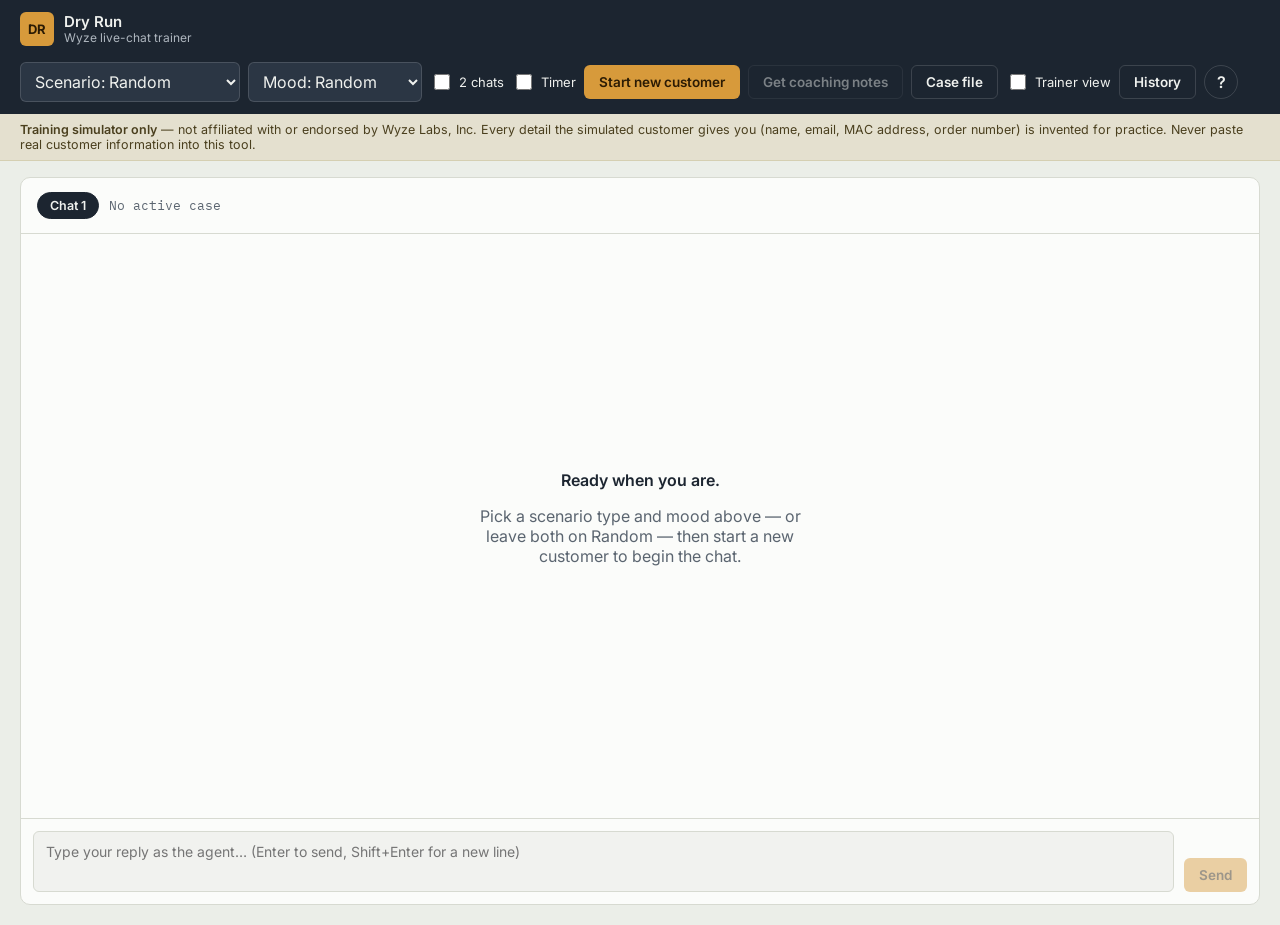
==== index.html @ d0b9e50c "Add files via upload" ====
<!DOCTYPE html>
<html lang="en">
<head>
<meta charset="UTF-8">
<meta name="viewport" content="width=device-width, initial-scale=1.0">
<title>Dry Run</title>
<link rel="icon" href="data:image/svg+xml,%3Csvg xmlns='http://www.w3.org/2000/svg' viewBox='0 0 32 32'%3E%3Crect width='32' height='32' rx='6' fill='%23D79A3B'/%3E%3Ctext x='16' y='22' font-family='Inter,sans-serif' font-size='14' font-weight='700' fill='%232B1B04' text-anchor='middle'%3EDR%3C/text%3E%3C/svg%3E">
<link rel="preconnect" href="https://fonts.googleapis.com">
<link rel="preconnect" href="https://fonts.gstatic.com" crossorigin>
<link href="https://fonts.googleapis.com/css2?family=IBM+Plex+Mono:wght@500&family=Inter:wght@400;500;600;700&display=swap" rel="stylesheet">
<link rel="stylesheet" href="styles.css">
</head>
<body>
<div class="app">

  <header class="toolbar">
    <div class="brand">
      <span class="brand-mark">DR</span>
      <div class="brand-text">
        <strong>Dry Run</strong>
        <span>Wyze live-chat trainer</span>
      </div>
    </div>
    <div class="toolbar-controls">
      <select id="categorySelect" class="tb-select" aria-label="Scenario type">
        <option value="random">Scenario: Random</option>
        <option value="connectivity">Device offline / won't connect</option>
        <option value="account">App or login trouble</option>
        <option value="footage">Missing footage / cloud storage</option>
        <option value="hardware">Hardware malfunction</option>
        <option value="shipping">Shipping / delivery delay</option>
        <option value="rma">Defective item / RMA request</option>
        <option value="billing">Billing / Cam Plus dispute</option>
        <option value="privacy">Privacy or security concern</option>
        <option value="howto">Feature confusion / how-to</option>
        <option value="motion">Motion detection / event clips not triggering</option>
        <option value="sd">SD card / local video won't play</option>
        <option value="battery">Wireless cam battery draining / not charging</option>
        <option value="view">Live view black / buffering / won't load</option>
        <option value="audio">Two-way audio / speaker not working</option>
        <option value="notify">Push notifications not arriving</option>
        <option value="night">Night vision / image quality poor</option>
        <option value="home">Routines / Alexa / Google integration</option>
      </select>
      <select id="emotionSelect" class="tb-select" aria-label="Customer mood">
        <option value="random">Mood: Random</option>
        <option value="calm">Calm</option>
        <option value="annoyed">Mildly annoyed</option>
        <option value="frustrated">Frustrated</option>
        <option value="upset">Very upset</option>
        <option value="anxious">Anxious / worried</option>
        <option value="confused">Confused</option>
      </select>
      <label class="toggle" title="Run two customers at once, like a real live-chat queue"><input type="checkbox" id="twoChatsToggle"><span>2 chats</span></label>
      <label class="toggle" title="On-screen reply timer that glows yellow/red if you take too long"><input type="checkbox" id="timerToggle"><span>Timer</span></label>
      <button id="newScenarioBtn" class="btn btn-primary">Start new customer</button>
      <button id="feedbackBtn" class="btn btn-ghost" disabled>Get coaching notes</button>
      <button id="caseBtn" class="btn btn-ghost">Case file</button>
      <label class="toggle"><input type="checkbox" id="trainerModeToggle"><span>Trainer view</span></label>
      <button id="historyBtn" class="btn btn-ghost">History</button>
      <button id="infoBtn" class="icon-btn" aria-label="How this works" title="How this works">?</button>
    </div>
  </header>

  <div class="disclaimer">
    <strong>Training simulator only</strong> — not affiliated with or endorsed by Wyze Labs, Inc. Every detail the simulated customer gives you (name, email, MAC address, order number) is invented for practice. Never paste real customer information into this tool.
  </div>

  <main class="workspace">

    <section class="pane chat-pane" aria-label="Simulated customer chat">
      <div class="chat-header">
        <div class="chat-id">
          <div class="chat-tabs" id="chatTabs" role="tablist"></div>
          <span class="ticket-id" id="ticketId">No active case</span>
          <span class="status-pill" id="statusPill" hidden></span>
        </div>
        <div class="chat-meta" id="chatMeta"></div>
      </div>

      <div class="reply-timer" id="replyTimer" hidden>
        <span class="timer-label">Reply time</span>
        <span class="timer-clock" id="replyTimerClock">—</span>
      </div>

      <div class="speed-bar" id="speedBar" hidden>
        <span id="speedLive">Start typing your reply to measure your speed</span>
        <span id="speedAvg" class="speed-avg"></span>
      </div>

      <div class="error-banner" id="errorBanner" hidden>
        <span id="errorText"></span>
        <button type="button" id="retryBtn">Retry</button>
      </div>

      <div class="chat-log" id="chatLog" aria-live="polite">
        <div class="empty-state" id="emptyState">
          <p>Ready when you are.</p>
          <p>Pick a scenario type and mood above — or leave both on Random — then start a new customer to begin the chat.</p>
        </div>
      </div>

      <div class="typing-indicator" id="typingIndicator" hidden aria-label="Customer is typing">
        <span></span><span></span><span></span>
      </div>

      <form class="chat-input" id="chatForm">
        <textarea id="agentInput" placeholder="Type your reply as the agent… (Enter to send, Shift+Enter for a new line)" disabled rows="2"></textarea>
        <button type="submit" class="btn btn-primary" id="sendBtn" disabled>Send</button>
      </form>
    </section>

    <aside class="pane case-pane" id="casePane" aria-label="Case documentation" hidden>
      <div class="case-head">
        <h2>Case file <span id="caseTabLabel" class="case-tab-label"></span></h2>
        <div class="case-actions">
          <button type="button" class="link-btn" id="copyBtn">Copy transcript &amp; notes</button>
          <button type="button" class="modal-close" id="closeCase" aria-label="Close">×</button>
        </div>
      </div>

      <div class="field-grid">
        <label>Name<input id="fCustomerName" type="text" placeholder="Ask the customer" autocomplete="off"></label>
        <label>Email<input id="fEmail" type="text" placeholder="Ask the customer" autocomplete="off"></label>
        <label>Product<input id="fProduct" type="text" placeholder="e.g. Wyze Cam v3" autocomplete="off"></label>
      </div>

      <label class="notes-label">Recap / TS
        <textarea id="fRecap" placeholder="What the customer reported and the troubleshooting steps you ran through…"></textarea>
      </label>
      <label class="notes-label">Resources
        <textarea id="fResources" placeholder="KB articles, tools, or docs you referenced…"></textarea>
      </label>
      <label class="notes-label">Next Steps
        <textarea id="fNextSteps" placeholder="What was agreed, follow-ups, or anything still pending…"></textarea>
      </label>
      <label class="notes-label">Escalation POC (if needed)
        <textarea id="fEscalation" placeholder="Who/where the case escalates to and why, or leave blank if resolved…"></textarea>
      </label>
      <div class="save-indicator" id="saveIndicator" aria-live="polite">&nbsp;</div>

      <section class="post-section" aria-label="Post-drill summary">
        <h3>Post-drill summary</h3>
        <div class="post-fields">
          <label>Trainee Name<input id="fTraineeName" type="text" placeholder="e.g. Jordan Reyes" autocomplete="off"></label>
          <label>LOB<input id="fLob" type="text" placeholder="e.g. Cameras / Home Security" autocomplete="off"></label>
        </div>
        <button id="endBtn" class="btn btn-primary btn-block" disabled>End conversation</button>
        <div class="avg-wpm" id="avgWpmBox" hidden aria-live="polite">Average typing speed: <b id="avgWpmVal">—</b></div>
        <div class="feedback-box" id="coachingBox" hidden>
          <h3>Coaching points</h3>
          <div id="coachingContent"></div>
        </div>
      </section>

      <details class="answer-key" id="answerKey" hidden>
        <summary>Trainer answer key</summary>
        <dl id="answerKeyContent"></dl>
      </details>

      <div class="feedback-box" id="feedbackBox" hidden>
        <h3>Coaching notes</h3>
        <div id="feedbackContent"></div>
      </div>
    </aside>

  </main>
</div>

<!-- History modal -->
<div class="modal" id="historyModal" hidden>
  <div class="modal-content">
    <button class="modal-close" id="closeHistory" aria-label="Close">×</button>
    <h3>Past sessions</h3>
    <div id="historyList"></div>
  </div>
</div>

<!-- Info modal -->
<div class="modal" id="infoModal" hidden>
  <div class="modal-content">
    <button class="modal-close" id="closeInfo" aria-label="Close">×</button>
    <h3>How this works</h3>
    <ol class="info-steps">
      <li><strong>Start a new customer.</strong> Optionally set a scenario type and mood, or leave both random.</li>
      <li><strong>Handle the chat</strong> the way you would on the floor — apply your SOP, ask verification questions, troubleshoot.</li>
      <li><strong>Log the case</strong> in the fields on the right as you learn each detail. Nothing is pre-filled on purpose — that's the practice.</li>
      <li><strong>Get coaching notes</strong> any time after the first reply for a read on what you did well and what to tighten up.</li>
      <li><strong>Watch your typing speed</strong> — every reply you type is timed (words per minute) so you can see whether your responses are fast enough for a live-chat queue.</li>
      <li><strong>Trainer view</strong> reveals the real persona details and ideal resolution, for checking a trainee's notes against the truth.</li>
    </ol>
    <p class="muted">Your case notes and past sessions are saved to this browser only — nobody else using this page can see them.</p>
  </div>
</div>

<script type="module" src="app.js"></script>
</body>
</html>
---- styles.css ----
:root{
  --ink:#1C2530;
  --ink-soft:#2B3644;
  --paper:#EBEEE8;
  --panel:#FBFCFA;
  --line:#D7DAD1;
  --line-ink:rgba(255,255,255,.14);
  --text:#1C2530;
  --muted:#5B6570;
  --accent:#D79A3B;
  --on-accent:#2B1B04;
  --coral:#C6553F;
  --teal:#3E8577;
  --blue:#4472A8;
  --amber:#B9791F;
  --radius:10px;
  --radius-s:6px;
  --font:'Inter',system-ui,-apple-system,Segoe UI,sans-serif;
  --mono:'IBM Plex Mono',ui-monospace,Menlo,Consolas,monospace;
}
*{box-sizing:border-box;}
html,body{margin:0;padding:0;}
[hidden]{display:none !important;}
body{
  font-family:var(--font);
  background:var(--paper);
  color:var(--text);
  -webkit-font-smoothing:antialiased;
}
button,input,textarea,select{font-family:inherit;font-size:inherit;color:inherit;}
:focus-visible{outline:2px solid var(--accent);outline-offset:2px;}

.app{min-height:100vh;display:flex;flex-direction:column;}

/* ---------- Toolbar ---------- */
.toolbar{
  background:var(--ink);
  color:#EFF1EE;
  padding:12px 20px;
  display:flex;
  align-items:center;
  justify-content:space-between;
  gap:16px;
  flex-wrap:wrap;
}
.brand{display:flex;align-items:center;gap:10px;}
.brand-mark{
  width:34px;height:34px;border-radius:var(--radius-s);
  background:var(--accent);color:var(--on-accent);
  display:flex;align-items:center;justify-content:center;
  font-weight:700;font-size:13px;letter-spacing:.02em;
  flex-shrink:0;
}
.brand-text{display:flex;flex-direction:column;line-height:1.15;}
.brand-text strong{font-size:15px;font-weight:600;}
.brand-text span{font-size:12px;color:#AEB6BE;}

.toolbar-controls{display:flex;align-items:center;gap:8px;flex-wrap:wrap;}
select.tb-select{
  background:var(--ink-soft);
  border:1px solid var(--line-ink);
  color:#EFF1EE;
  border-radius:var(--radius-s);
  padding:8px 10px;
  max-width:220px;
}
.btn{
  border:1px solid transparent;
  border-radius:var(--radius-s);
  padding:8px 14px;
  font-weight:600;
  font-size:13.5px;
  cursor:pointer;
  transition:background .12s ease, opacity .12s ease;
}
.btn:disabled{opacity:.45;cursor:not-allowed;}
.btn-primary{background:var(--accent);color:var(--on-accent);}
.btn-primary:hover:not(:disabled){background:#C88E33;}
.btn-ghost{background:transparent;color:#EFF1EE;border-color:var(--line-ink);}
.btn-ghost:hover:not(:disabled){background:var(--ink-soft);}
.icon-btn{
  width:34px;height:34px;border-radius:50%;
  display:flex;align-items:center;justify-content:center;
  background:transparent;border:1px solid var(--line-ink);color:#EFF1EE;
  font-weight:600;cursor:pointer;padding:0;
}
.icon-btn:hover{background:var(--ink-soft);}
.toggle{display:flex;align-items:center;gap:6px;font-size:13px;color:#EFF1EE;cursor:pointer;user-select:none;}
.toggle input{width:16px;height:16px;accent-color:var(--accent);cursor:pointer;}

/* ---------- Disclaimer ---------- */
.disclaimer{
  background:#E4E0CF;
  color:#4A3F1E;
  font-size:12.5px;
  padding:8px 20px;
  border-bottom:1px solid #D5CFB2;
}
.disclaimer strong{font-weight:600;}

/* ---------- Workspace ---------- */
.workspace{
  flex:1;
  display:grid;
  grid-template-columns:minmax(0,1fr);
  gap:16px;
  padding:16px 20px 20px;
  align-items:start;
}

.pane{
  background:var(--panel);
  border:1px solid var(--line);
  border-radius:var(--radius);
  display:flex;
  flex-direction:column;
  min-height:0;
}

/* ---------- Chat pane ---------- */
.chat-pane{height:calc(100vh - 172px);min-height:480px;}
.chat-header{
  padding:14px 16px;
  border-bottom:1px solid var(--line);
  display:flex;justify-content:space-between;align-items:center;gap:10px;flex-wrap:wrap;
}
.chat-id{display:flex;align-items:center;gap:10px;flex-wrap:wrap;}
.chat-tabs{display:flex;gap:6px;align-items:center;}
.chat-tab{
  font-size:12.5px;font-weight:600;padding:5px 12px;border-radius:999px;cursor:pointer;
  background:transparent;border:1px solid var(--line);color:var(--muted);
}
.chat-tab:hover{border-color:var(--accent);color:var(--text);}
.chat-tab.active{background:var(--ink);color:#EFF1EE;border-color:var(--ink);}
.chat-tab .tab-slot{opacity:.7;font-weight:500;}
.ticket-id{font-family:var(--mono);font-size:13px;color:var(--muted);}
.status-pill{
  font-size:12px;font-weight:600;padding:3px 10px;border-radius:999px;border:1px solid transparent;
}
.status-pill[data-status="open"]{background:rgba(185,121,31,.13);color:var(--amber);border-color:rgba(185,121,31,.35);}
.status-pill[data-status="escalated"]{background:rgba(198,85,63,.12);color:var(--coral);border-color:rgba(198,85,63,.35);}
.status-pill[data-status="resolved"]{background:rgba(62,133,119,.12);color:var(--teal);border-color:rgba(62,133,119,.35);}
.chat-meta{font-size:13px;color:var(--muted);display:flex;align-items:center;gap:6px;}

.reply-timer{
  display:flex;align-items:center;justify-content:space-between;gap:10px;
  padding:7px 16px;font-size:13px;color:var(--muted);
  border-bottom:1px solid var(--line);background:#f6f7f2;
}
.reply-timer .timer-label{font-weight:600;}
.reply-timer .timer-clock{
  font-family:var(--mono);font-size:15px;font-weight:500;padding:2px 10px;border-radius:6px;
  background:rgba(62,133,119,.12);color:var(--teal);
}
.reply-timer.timer-warn .timer-clock{background:rgba(185,121,31,.16);color:var(--amber);}
.reply-timer.timer-danger .timer-clock{background:rgba(198,85,63,.18);color:var(--coral);animation:blink 1s step-start infinite;}
@keyframes blink{50%{opacity:.55;}}
@media (prefers-reduced-motion:reduce){.reply-timer.timer-danger .timer-clock{animation:none;}}

.speed-bar{
  display:flex;justify-content:space-between;gap:10px;flex-wrap:wrap;
  padding:8px 16px;font-size:12.5px;color:var(--muted);
  border-bottom:1px solid var(--line);background:#f6f7f2;
}
.speed-bar b{color:var(--text);font-weight:600;}
.speed-avg{color:var(--teal);}
.dot{width:7px;height:7px;border-radius:50%;display:inline-block;}
.dot-coral{background:var(--coral);}
.dot-amber{background:var(--amber);}
.dot-blue{background:var(--blue);}
.dot-teal{background:var(--teal);}
.dot-muted{background:var(--muted);}

.error-banner{
  margin:10px 16px 0;
  background:#F7E3DE;border:1px solid #E3B7A9;color:#7A2E1C;
  border-radius:var(--radius-s);padding:9px 12px;font-size:13px;
  display:flex;align-items:center;justify-content:space-between;gap:10px;
}
.error-banner button{
  background:none;border:1px solid #C6553F;color:#7A2E1C;border-radius:var(--radius-s);
  padding:4px 10px;font-size:12.5px;font-weight:600;cursor:pointer;flex-shrink:0;
}

.chat-log{
  flex:1;overflow-y:auto;padding:16px;display:flex;flex-direction:column;gap:12px;
}
.empty-state{margin:auto;text-align:center;max-width:340px;color:var(--muted);}
.empty-state p:first-child{color:var(--text);font-weight:600;margin:0 0 6px;}
.loading-state{margin:auto;color:var(--muted);font-size:14px;}

.msg-row{display:flex;flex-direction:column;max-width:78%;}
.msg-row.from-agent{align-self:flex-end;align-items:flex-end;}
.msg-row.from-customer{align-self:flex-start;align-items:flex-start;}
.bubble{
  padding:9px 13px;border-radius:14px;font-size:14.5px;line-height:1.45;white-space:pre-wrap;word-break:break-word;
}
.from-agent .bubble{background:var(--ink);color:#F3F4F1;border-bottom-right-radius:4px;}
.from-customer .bubble{background:#fff;border:1px solid var(--line);color:var(--text);border-bottom-left-radius:4px;}
.msg-time{font-size:11px;color:var(--muted);margin-top:3px;padding:0 3px;}

.typing-indicator{padding:0 16px 10px;display:flex;gap:4px;align-items:center;}
.typing-indicator span{
  width:6px;height:6px;border-radius:50%;background:var(--muted);
  animation:bounce 1s infinite ease-in-out;
}
.typing-indicator span:nth-child(2){animation-delay:.15s;}
.typing-indicator span:nth-child(3){animation-delay:.3s;}
@keyframes bounce{0%,80%,100%{transform:translateY(0);opacity:.4;}40%{transform:translateY(-4px);opacity:1;}}
@media (prefers-reduced-motion:reduce){.typing-indicator span{animation:none;opacity:.7;}}

.chat-input{
  border-top:1px solid var(--line);padding:12px;display:flex;gap:10px;align-items:flex-end;
}
.chat-input textarea{
  flex:1;resize:none;border:1px solid var(--line);border-radius:var(--radius-s);
  padding:10px 12px;font-size:14px;line-height:1.4;background:#fff;
}
.chat-input textarea:disabled{background:#F1F2EF;color:var(--muted);}

/* ---------- Case pane (popup) ---------- */
.case-pane{
  position:fixed;top:0;right:0;bottom:0;z-index:60;
  width:min(400px,92vw);
  padding:16px;gap:14px;overflow-y:auto;
  background:var(--panel);
  border-left:1px solid var(--line);
  box-shadow:-8px 0 30px rgba(20,26,32,.18);
  animation:slide-in .18s ease;
}
@keyframes slide-in{from{transform:translateX(30px);opacity:.4;}to{transform:translateX(0);opacity:1;}}
.case-pane h2{font-size:15px;margin:0 0 2px;font-weight:600;}
.case-head{display:flex;justify-content:space-between;align-items:center;gap:8px;flex-wrap:wrap;}
.case-actions{display:flex;align-items:center;gap:8px;}
.case-tab-label{font-size:12px;color:var(--muted);font-weight:500;}
.link-btn{
  background:none;border:none;color:var(--muted);text-decoration:underline;font-size:12.5px;cursor:pointer;padding:0;
}
.link-btn:hover{color:var(--text);}

.field-grid{display:grid;grid-template-columns:1fr 1fr;gap:10px;margin-top:6px;}
.field-grid label,.notes-label{
  display:flex;flex-direction:column;gap:5px;font-size:12.5px;color:var(--muted);font-weight:500;
}
.field-grid input,.notes-label textarea{
  border:1px solid var(--line);border-radius:var(--radius-s);padding:8px 10px;
  font-size:13.5px;color:var(--text);background:#fff;
}
.mono-field input{font-family:var(--mono);letter-spacing:.02em;}
.notes-label{margin-top:4px;}
.notes-label textarea{resize:vertical;min-height:120px;line-height:1.5;}

.save-indicator{font-size:12px;color:var(--muted);text-align:right;}

.post-section{
  border:1px solid var(--blue);border-radius:var(--radius-s);
  background:rgba(68,114,168,.05);padding:12px;margin-top:8px;display:flex;flex-direction:column;gap:12px;
}
.post-section h3{margin:0;font-size:15px;font-weight:600;color:var(--blue);}
.post-fields{display:grid;grid-template-columns:1fr 1fr;gap:10px;}
.post-fields label{display:flex;flex-direction:column;gap:5px;font-size:12.5px;color:var(--muted);font-weight:500;}
.post-fields input{
  border:1px solid var(--line);border-radius:var(--radius-s);padding:8px 10px;
  font-size:13.5px;color:var(--text);background:#fff;
}
.btn-block{width:100%;}
.btn[data-ended]{background:var(--teal);color:#F3FCFA;cursor:default;}
.avg-wpm{font-size:13px;color:var(--muted);background:#fff;border:1px solid var(--line);border-radius:var(--radius-s);padding:8px 10px;}
.avg-wpm b{color:var(--blue);font-size:15px;}

.answer-key{
  border:1px dashed var(--amber);border-radius:var(--radius-s);padding:10px 12px;background:rgba(185,121,31,.06);
}
.answer-key summary{cursor:pointer;font-weight:600;font-size:13px;color:var(--amber);}
.answer-key dl{margin:10px 0 0;display:grid;grid-template-columns:auto 1fr;gap:6px 12px;font-size:12.5px;}
.answer-key dt{color:var(--muted);font-weight:600;}
.answer-key dd{margin:0;}
.answer-key dd.mono{font-family:var(--mono);}

.feedback-box{
  border:1px solid var(--teal);border-radius:var(--radius-s);padding:10px 12px;background:rgba(62,133,119,.06);
}
.feedback-box h3{margin:0 0 6px;font-size:13px;color:var(--teal);}
.feedback-box div{font-size:13px;white-space:pre-wrap;line-height:1.5;}

.muted{color:var(--muted);}

/* ---------- Modals ---------- */
.modal{
  position:fixed;inset:0;background:rgba(20,26,32,.5);display:flex;align-items:center;justify-content:center;padding:20px;z-index:50;
}
.modal-content{
  background:var(--panel);border-radius:var(--radius);max-width:520px;width:100%;max-height:80vh;overflow-y:auto;
  padding:20px;position:relative;
}
.modal-content h3{margin-top:0;}
.modal-close{
  position:absolute;top:12px;right:12px;background:none;border:none;font-size:18px;cursor:pointer;color:var(--muted);
  width:28px;height:28px;border-radius:50%;
}
.modal-close:hover{background:var(--paper);}
.history-item{
  display:block;width:100%;text-align:left;background:#fff;border:1px solid var(--line);border-radius:var(--radius-s);
  padding:10px 12px;margin-bottom:8px;cursor:pointer;font-size:13px;
}
.history-item:hover{border-color:var(--accent);}
.history-transcript{display:flex;flex-direction:column;gap:8px;margin:10px 0;max-height:280px;overflow-y:auto;}
.history-transcript .msg-row{max-width:90%;}
.back-btn{margin-bottom:10px;}
.info-steps{padding-left:20px;line-height:1.6;font-size:14px;}
.info-steps li{margin-bottom:8px;}
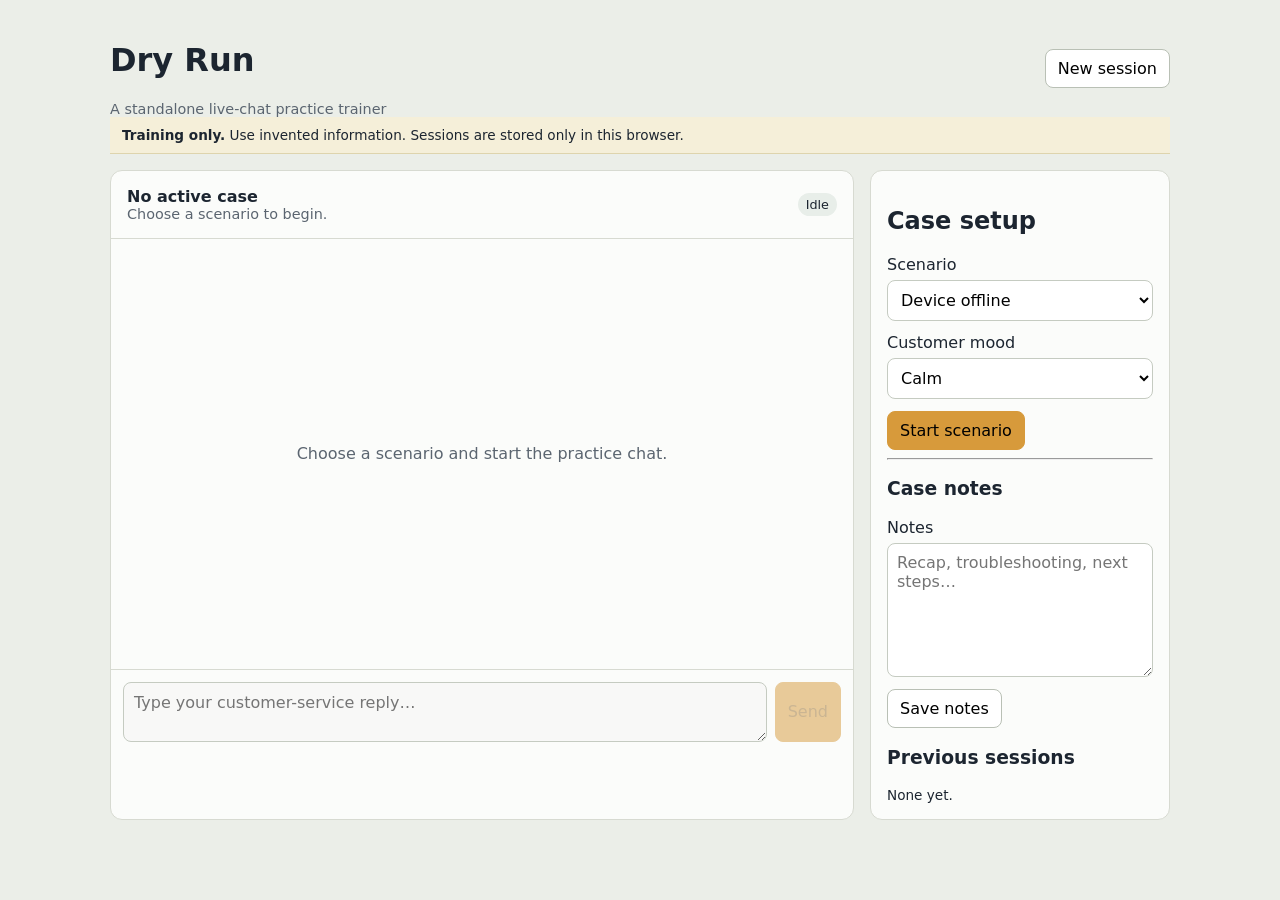
==== commit 0fe5876e: "Publish standalone simulator at root index.html" ====
--- a/index.html
+++ b/index.html
@@ -1,198 +1,35 @@
-<!DOCTYPE html>
+<!doctype html>
 <html lang="en">
 <head>
-<meta charset="UTF-8">
-<meta name="viewport" content="width=device-width, initial-scale=1.0">
-<title>Dry Run</title>
-<link rel="icon" href="data:image/svg+xml,%3Csvg xmlns='http://www.w3.org/2000/svg' viewBox='0 0 32 32'%3E%3Crect width='32' height='32' rx='6' fill='%23D79A3B'/%3E%3Ctext x='16' y='22' font-family='Inter,sans-serif' font-size='14' font-weight='700' fill='%232B1B04' text-anchor='middle'%3EDR%3C/text%3E%3C/svg%3E">
-<link rel="preconnect" href="https://fonts.googleapis.com">
-<link rel="preconnect" href="https://fonts.gstatic.com" crossorigin>
-<link href="https://fonts.googleapis.com/css2?family=IBM+Plex+Mono:wght@500&family=Inter:wght@400;500;600;700&display=swap" rel="stylesheet">
-<link rel="stylesheet" href="styles.css">
+<meta charset="utf-8">
+<meta name="viewport" content="width=device-width,initial-scale=1">
+<title>Dry Run — Chat Trainer</title>
+<style>
+:root{font-family:Inter,system-ui,sans-serif;color:#1c2530;background:#ebeee8}*{box-sizing:border-box}body{margin:0}.app{max-width:1100px;margin:auto;padding:20px}.top{display:flex;justify-content:space-between;gap:12px;align-items:center;flex-wrap:wrap}.muted{color:#5b6570;font-size:.9rem}.layout{display:grid;grid-template-columns:minmax(0,1fr) 300px;gap:16px;margin-top:16px}.panel{background:#fbfcfa;border:1px solid #d7dad1;border-radius:12px;overflow:hidden}.head{padding:16px;border-bottom:1px solid #d7dad1}.log{height:430px;overflow:auto;padding:16px;display:flex;flex-direction:column;gap:12px}.msg{max-width:82%;padding:10px 13px;border-radius:14px;white-space:pre-wrap;overflow-wrap:anywhere}.customer{align-self:flex-start;background:white;border:1px solid #d7dad1}.agent{align-self:flex-end;background:#1c2530;color:white}.composer{display:flex;gap:8px;padding:12px;border-top:1px solid #d7dad1}.composer textarea{flex:1;min-width:0;resize:vertical;padding:10px;border:1px solid #c5cbc1;border-radius:8px}.btn,select,input,textarea{font:inherit}.btn{border:1px solid #b9c0b5;border-radius:8px;padding:9px 12px;cursor:pointer;background:white}.primary{background:#d79a3b;border-color:#d79a3b}.btn:disabled{opacity:.5;cursor:not-allowed}.field{display:grid;gap:6px;margin-bottom:12px}.field input,.field select,.field textarea{width:100%;padding:9px;border:1px solid #c5cbc1;border-radius:8px;background:white}.side{padding:16px}.status{display:inline-block;padding:4px 8px;border-radius:99px;background:#e8eee9;font-size:.8rem}.notice{padding:10px 12px;background:#f5efd9;border-bottom:1px solid #ded4ad;font-size:.85rem}.empty{text-align:center;margin:auto;color:#5b6570}.history{max-height:180px;overflow:auto;font-size:.85rem}@media(max-width:760px){.layout{grid-template-columns:1fr}.log{height:50vh}.app{padding:12px}}
+</style>
 </head>
 <body>
-<div class="app">
-
-  <header class="toolbar">
-    <div class="brand">
-      <span class="brand-mark">DR</span>
-      <div class="brand-text">
-        <strong>Dry Run</strong>
-        <span>Wyze live-chat trainer</span>
-      </div>
-    </div>
-    <div class="toolbar-controls">
-      <select id="categorySelect" class="tb-select" aria-label="Scenario type">
-        <option value="random">Scenario: Random</option>
-        <option value="connectivity">Device offline / won't connect</option>
-        <option value="account">App or login trouble</option>
-        <option value="footage">Missing footage / cloud storage</option>
-        <option value="hardware">Hardware malfunction</option>
-        <option value="shipping">Shipping / delivery delay</option>
-        <option value="rma">Defective item / RMA request</option>
-        <option value="billing">Billing / Cam Plus dispute</option>
-        <option value="privacy">Privacy or security concern</option>
-        <option value="howto">Feature confusion / how-to</option>
-        <option value="motion">Motion detection / event clips not triggering</option>
-        <option value="sd">SD card / local video won't play</option>
-        <option value="battery">Wireless cam battery draining / not charging</option>
-        <option value="view">Live view black / buffering / won't load</option>
-        <option value="audio">Two-way audio / speaker not working</option>
-        <option value="notify">Push notifications not arriving</option>
-        <option value="night">Night vision / image quality poor</option>
-        <option value="home">Routines / Alexa / Google integration</option>
-      </select>
-      <select id="emotionSelect" class="tb-select" aria-label="Customer mood">
-        <option value="random">Mood: Random</option>
-        <option value="calm">Calm</option>
-        <option value="annoyed">Mildly annoyed</option>
-        <option value="frustrated">Frustrated</option>
-        <option value="upset">Very upset</option>
-        <option value="anxious">Anxious / worried</option>
-        <option value="confused">Confused</option>
-      </select>
-      <label class="toggle" title="Run two customers at once, like a real live-chat queue"><input type="checkbox" id="twoChatsToggle"><span>2 chats</span></label>
-      <label class="toggle" title="On-screen reply timer that glows yellow/red if you take too long"><input type="checkbox" id="timerToggle"><span>Timer</span></label>
-      <button id="newScenarioBtn" class="btn btn-primary">Start new customer</button>
-      <button id="feedbackBtn" class="btn btn-ghost" disabled>Get coaching notes</button>
-      <button id="caseBtn" class="btn btn-ghost">Case file</button>
-      <label class="toggle"><input type="checkbox" id="trainerModeToggle"><span>Trainer view</span></label>
-      <button id="historyBtn" class="btn btn-ghost">History</button>
-      <button id="infoBtn" class="icon-btn" aria-label="How this works" title="How this works">?</button>
-    </div>
-  </header>
-
-  <div class="disclaimer">
-    <strong>Training simulator only</strong> — not affiliated with or endorsed by Wyze Labs, Inc. Every detail the simulated customer gives you (name, email, MAC address, order number) is invented for practice. Never paste real customer information into this tool.
-  </div>
-
-  <main class="workspace">
-
-    <section class="pane chat-pane" aria-label="Simulated customer chat">
-      <div class="chat-header">
-        <div class="chat-id">
-          <div class="chat-tabs" id="chatTabs" role="tablist"></div>
-          <span class="ticket-id" id="ticketId">No active case</span>
-          <span class="status-pill" id="statusPill" hidden></span>
-        </div>
-        <div class="chat-meta" id="chatMeta"></div>
-      </div>
-
-      <div class="reply-timer" id="replyTimer" hidden>
-        <span class="timer-label">Reply time</span>
-        <span class="timer-clock" id="replyTimerClock">—</span>
-      </div>
-
-      <div class="speed-bar" id="speedBar" hidden>
-        <span id="speedLive">Start typing your reply to measure your speed</span>
-        <span id="speedAvg" class="speed-avg"></span>
-      </div>
-
-      <div class="error-banner" id="errorBanner" hidden>
-        <span id="errorText"></span>
-        <button type="button" id="retryBtn">Retry</button>
-      </div>
-
-      <div class="chat-log" id="chatLog" aria-live="polite">
-        <div class="empty-state" id="emptyState">
-          <p>Ready when you are.</p>
-          <p>Pick a scenario type and mood above — or leave both on Random — then start a new customer to begin the chat.</p>
-        </div>
-      </div>
-
-      <div class="typing-indicator" id="typingIndicator" hidden aria-label="Customer is typing">
-        <span></span><span></span><span></span>
-      </div>
-
-      <form class="chat-input" id="chatForm">
-        <textarea id="agentInput" placeholder="Type your reply as the agent… (Enter to send, Shift+Enter for a new line)" disabled rows="2"></textarea>
-        <button type="submit" class="btn btn-primary" id="sendBtn" disabled>Send</button>
-      </form>
-    </section>
-
-    <aside class="pane case-pane" id="casePane" aria-label="Case documentation" hidden>
-      <div class="case-head">
-        <h2>Case file <span id="caseTabLabel" class="case-tab-label"></span></h2>
-        <div class="case-actions">
-          <button type="button" class="link-btn" id="copyBtn">Copy transcript &amp; notes</button>
-          <button type="button" class="modal-close" id="closeCase" aria-label="Close">×</button>
-        </div>
-      </div>
-
-      <div class="field-grid">
-        <label>Name<input id="fCustomerName" type="text" placeholder="Ask the customer" autocomplete="off"></label>
-        <label>Email<input id="fEmail" type="text" placeholder="Ask the customer" autocomplete="off"></label>
-        <label>Product<input id="fProduct" type="text" placeholder="e.g. Wyze Cam v3" autocomplete="off"></label>
-      </div>
-
-      <label class="notes-label">Recap / TS
-        <textarea id="fRecap" placeholder="What the customer reported and the troubleshooting steps you ran through…"></textarea>
-      </label>
-      <label class="notes-label">Resources
-        <textarea id="fResources" placeholder="KB articles, tools, or docs you referenced…"></textarea>
-      </label>
-      <label class="notes-label">Next Steps
-        <textarea id="fNextSteps" placeholder="What was agreed, follow-ups, or anything still pending…"></textarea>
-      </label>
-      <label class="notes-label">Escalation POC (if needed)
-        <textarea id="fEscalation" placeholder="Who/where the case escalates to and why, or leave blank if resolved…"></textarea>
-      </label>
-      <div class="save-indicator" id="saveIndicator" aria-live="polite">&nbsp;</div>
-
-      <section class="post-section" aria-label="Post-drill summary">
-        <h3>Post-drill summary</h3>
-        <div class="post-fields">
-          <label>Trainee Name<input id="fTraineeName" type="text" placeholder="e.g. Jordan Reyes" autocomplete="off"></label>
-          <label>LOB<input id="fLob" type="text" placeholder="e.g. Cameras / Home Security" autocomplete="off"></label>
-        </div>
-        <button id="endBtn" class="btn btn-primary btn-block" disabled>End conversation</button>
-        <div class="avg-wpm" id="avgWpmBox" hidden aria-live="polite">Average typing speed: <b id="avgWpmVal">—</b></div>
-        <div class="feedback-box" id="coachingBox" hidden>
-          <h3>Coaching points</h3>
-          <div id="coachingContent"></div>
-        </div>
-      </section>
-
-      <details class="answer-key" id="answerKey" hidden>
-        <summary>Trainer answer key</summary>
-        <dl id="answerKeyContent"></dl>
-      </details>
-
-      <div class="feedback-box" id="feedbackBox" hidden>
-        <h3>Coaching notes</h3>
-        <div id="feedbackContent"></div>
-      </div>
-    </aside>
-
-  </main>
-</div>
-
-<!-- History modal -->
-<div class="modal" id="historyModal" hidden>
-  <div class="modal-content">
-    <button class="modal-close" id="closeHistory" aria-label="Close">×</button>
-    <h3>Past sessions</h3>
-    <div id="historyList"></div>
-  </div>
-</div>
-
-<!-- Info modal -->
-<div class="modal" id="infoModal" hidden>
-  <div class="modal-content">
-    <button class="modal-close" id="closeInfo" aria-label="Close">×</button>
-    <h3>How this works</h3>
-    <ol class="info-steps">
-      <li><strong>Start a new customer.</strong> Optionally set a scenario type and mood, or leave both random.</li>
-      <li><strong>Handle the chat</strong> the way you would on the floor — apply your SOP, ask verification questions, troubleshoot.</li>
-      <li><strong>Log the case</strong> in the fields on the right as you learn each detail. Nothing is pre-filled on purpose — that's the practice.</li>
-      <li><strong>Get coaching notes</strong> any time after the first reply for a read on what you did well and what to tighten up.</li>
-      <li><strong>Watch your typing speed</strong> — every reply you type is timed (words per minute) so you can see whether your responses are fast enough for a live-chat queue.</li>
-      <li><strong>Trainer view</strong> reveals the real persona details and ideal resolution, for checking a trainee's notes against the truth.</li>
-    </ol>
-    <p class="muted">Your case notes and past sessions are saved to this browser only — nobody else using this page can see them.</p>
-  </div>
-</div>
-
-<script type="module" src="app.js"></script>
+<main class="app">
+<header class="top"><div><h1>Dry Run</h1><div class="muted">A standalone live-chat practice trainer</div></div><button class="btn" id="reset" type="button">New session</button></header>
+<div class="notice"><strong>Training only.</strong> Use invented information. Sessions are stored only in this browser.</div>
+<section class="layout">
+<div class="panel"><div class="head"><div class="top"><div><strong id="ticket">No active case</strong><div class="muted" id="meta">Choose a scenario to begin.</div></div><span class="status" id="status">Idle</span></div></div><div class="log" id="log"><div class="empty">Choose a scenario and start the practice chat.</div></div><form class="composer" id="form"><textarea id="reply" rows="2" maxlength="2000" placeholder="Type your customer-service reply…" disabled></textarea><button class="btn primary" id="send" type="submit" disabled>Send</button></form></div>
+<aside class="panel side"><h2>Case setup</h2><div class="field"><label for="scenario">Scenario</label><select id="scenario"><option value="connectivity">Device offline</option><option value="account">Account login trouble</option><option value="footage">Missing footage</option><option value="hardware">Hardware issue</option><option value="shipping">Shipping delay</option><option value="billing">Billing question</option></select></div><div class="field"><label for="mood">Customer mood</label><select id="mood"><option>Calm</option><option>Frustrated</option><option>Confused</option><option>Very upset</option></select></div><button class="btn primary" id="start" type="button">Start scenario</button><hr><h3>Case notes</h3><div class="field"><label for="notes">Notes</label><textarea id="notes" rows="6" maxlength="5000" placeholder="Recap, troubleshooting, next steps…"></textarea></div><button class="btn" id="save" type="button">Save notes</button><p class="muted" id="saved" aria-live="polite"></p><h3>Previous sessions</h3><div class="history" id="history">None yet.</div></aside>
+</section></main>
+<script>
+'use strict';
+const $=id=>document.getElementById(id);
+const scenarioText={connectivity:'My camera suddenly went offline and I cannot get it connected again.',account:'I cannot sign in to my account even though I believe my password is correct.',footage:'An important event clip is missing and I am not sure whether it was saved.',hardware:'My camera is behaving strangely and the video quality has become unreliable.',shipping:'My order has not arrived yet and the delivery estimate has already passed.',billing:'I have a question about a charge on my subscription.'};
+const state={messages:[],started:false,busy:false,session:null};
+function safeRead(key,fallback){try{const raw=localStorage.getItem(key);return raw?JSON.parse(raw):fallback}catch{return fallback}}
+function safeWrite(key,value){try{localStorage.setItem(key,JSON.stringify(value));return true}catch{return false}}
+function render(){const log=$('log');log.replaceChildren();if(!state.messages.length){const e=document.createElement('div');e.className='empty';e.textContent='Choose a scenario and start the practice chat.';log.append(e)}else state.messages.forEach(m=>{const e=document.createElement('div');e.className='msg '+m.role;e.textContent=m.text;log.append(e)});log.scrollTop=log.scrollHeight;$('ticket').textContent=state.session?state.session.ticket:'No active case';$('meta').textContent=state.session?state.session.meta:'Choose a scenario to begin.';$('status').textContent=state.busy?'Working…':state.started?'Open':'Idle';$('reply').disabled=!state.started||state.busy;$('send').disabled=!state.started||state.busy||!$('reply').value.trim()}
+function renderHistory(){const items=safeRead('dry-run-history',[]);$('history').textContent=items.length?items.map(x=>x.ticket+' — '+x.scenario).join('\n'):'None yet.'}
+function start(){state.started=true;state.busy=false;state.messages=[];state.session={ticket:'WZ-'+Math.floor(100000+Math.random()*900000),scenario:$('scenario').value,meta:$('mood').value+' customer · '+$('scenario').selectedOptions[0].text};state.messages.push({role:'customer',text:scenarioText[state.session.scenario]});$('notes').value='';$('saved').textContent='';render()}
+function save(){if(!state.session){$('saved').textContent='Start a scenario first.';return}$('saved').textContent=safeWrite('dry-run-notes-'+state.session.ticket,$('notes').value)?'Notes saved locally.':'Could not save notes.';const history=safeRead('dry-run-history',[]).filter(x=>x.ticket!==state.session.ticket);history.unshift({ticket:state.session.ticket,scenario:$('scenario').selectedOptions[0].text});safeWrite('dry-run-history',history.slice(0,20));renderHistory()}
+$('start').addEventListener('click',start);$('reset').addEventListener('click',start);$('save').addEventListener('click',save);$('reply').addEventListener('input',render);$('reply').addEventListener('keydown',e=>{if(e.key==='Enter'&&!e.shiftKey){e.preventDefault();$('form').requestSubmit()}});
+$('form').addEventListener('submit',async e=>{e.preventDefault();const text=$('reply').value.trim();if(!text||state.busy||!state.started)return;state.busy=true;state.messages.push({role:'agent',text});$('reply').value='';render();await new Promise(r=>setTimeout(r,350));state.messages.push({role:'customer',text:'Thanks. Please walk me through the next troubleshooting step, and let me know what information you need from me.'});state.busy=false;render()});
+renderHistory();render();
+</script>
 </body>
-</html>+</html>
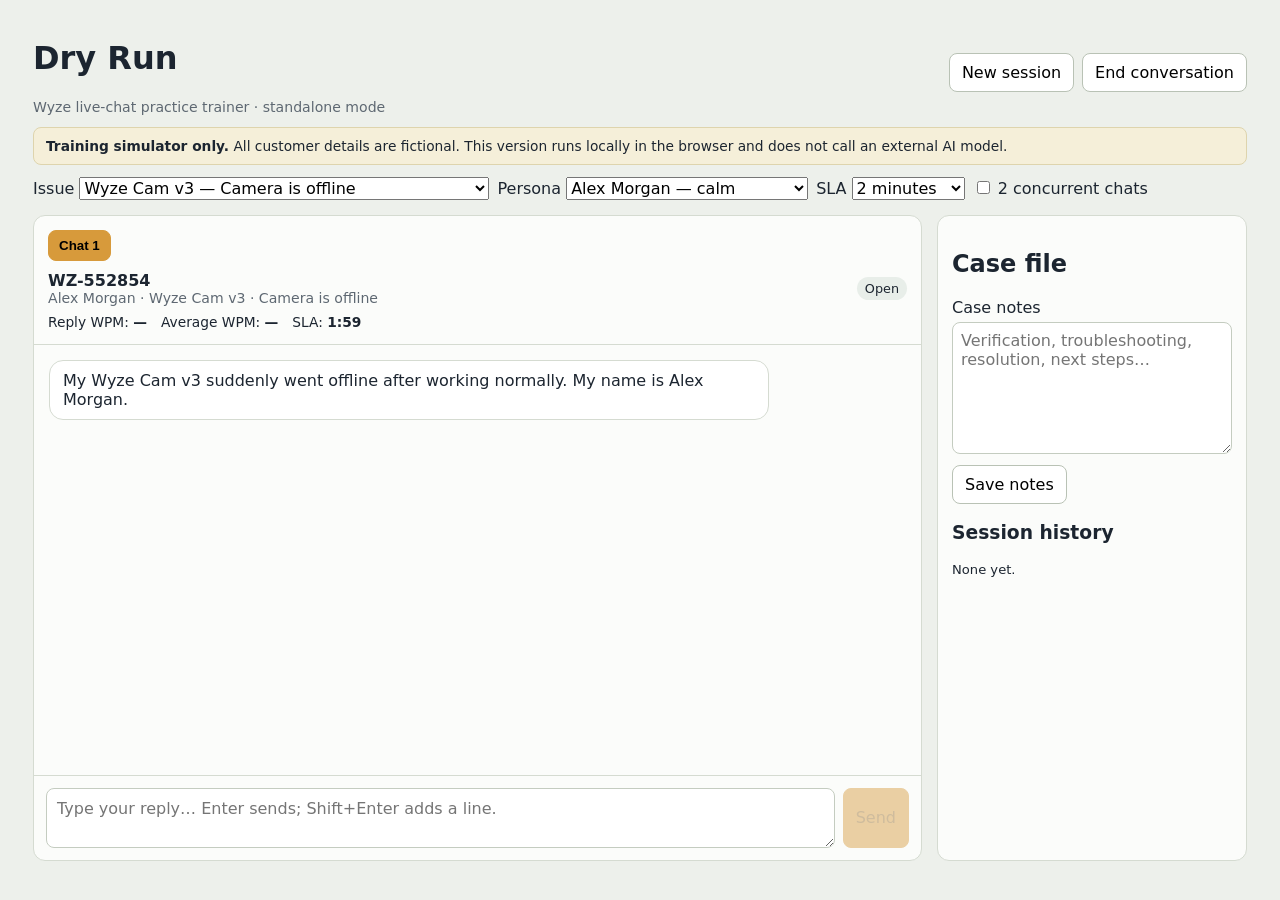
==== commit ca3e753e: "Restore WPM, concurrent chats, SLA timer, personas, end conversation, and expanded device issue libr" ====
--- a/index.html
+++ b/index.html
@@ -1,35 +1,44 @@
 <!doctype html>
 <html lang="en">
 <head>
-<meta charset="utf-8">
-<meta name="viewport" content="width=device-width,initial-scale=1">
-<title>Dry Run — Chat Trainer</title>
+<meta charset="utf-8"><meta name="viewport" content="width=device-width,initial-scale=1">
+<title>Dry Run — Wyze Chat Trainer</title>
 <style>
-:root{font-family:Inter,system-ui,sans-serif;color:#1c2530;background:#ebeee8}*{box-sizing:border-box}body{margin:0}.app{max-width:1100px;margin:auto;padding:20px}.top{display:flex;justify-content:space-between;gap:12px;align-items:center;flex-wrap:wrap}.muted{color:#5b6570;font-size:.9rem}.layout{display:grid;grid-template-columns:minmax(0,1fr) 300px;gap:16px;margin-top:16px}.panel{background:#fbfcfa;border:1px solid #d7dad1;border-radius:12px;overflow:hidden}.head{padding:16px;border-bottom:1px solid #d7dad1}.log{height:430px;overflow:auto;padding:16px;display:flex;flex-direction:column;gap:12px}.msg{max-width:82%;padding:10px 13px;border-radius:14px;white-space:pre-wrap;overflow-wrap:anywhere}.customer{align-self:flex-start;background:white;border:1px solid #d7dad1}.agent{align-self:flex-end;background:#1c2530;color:white}.composer{display:flex;gap:8px;padding:12px;border-top:1px solid #d7dad1}.composer textarea{flex:1;min-width:0;resize:vertical;padding:10px;border:1px solid #c5cbc1;border-radius:8px}.btn,select,input,textarea{font:inherit}.btn{border:1px solid #b9c0b5;border-radius:8px;padding:9px 12px;cursor:pointer;background:white}.primary{background:#d79a3b;border-color:#d79a3b}.btn:disabled{opacity:.5;cursor:not-allowed}.field{display:grid;gap:6px;margin-bottom:12px}.field input,.field select,.field textarea{width:100%;padding:9px;border:1px solid #c5cbc1;border-radius:8px;background:white}.side{padding:16px}.status{display:inline-block;padding:4px 8px;border-radius:99px;background:#e8eee9;font-size:.8rem}.notice{padding:10px 12px;background:#f5efd9;border-bottom:1px solid #ded4ad;font-size:.85rem}.empty{text-align:center;margin:auto;color:#5b6570}.history{max-height:180px;overflow:auto;font-size:.85rem}@media(max-width:760px){.layout{grid-template-columns:1fr}.log{height:50vh}.app{padding:12px}}
+:root{font-family:Inter,system-ui,sans-serif;color:#1c2530;background:#edf0eb}*{box-sizing:border-box}body{margin:0}.app{max-width:1250px;margin:auto;padding:18px}.top{display:flex;justify-content:space-between;align-items:center;gap:12px;flex-wrap:wrap}.muted{color:#5e6872;font-size:.88rem}.toolbar{display:flex;gap:8px;flex-wrap:wrap;align-items:center;margin-top:12px}.panel{background:#fbfcfa;border:1px solid #d5dbd1;border-radius:12px;overflow:hidden}.layout{display:grid;grid-template-columns:minmax(0,1fr) 310px;gap:15px;margin-top:15px}.head,.side{padding:14px}.head{border-bottom:1px solid #d5dbd1}.log{height:430px;overflow:auto;padding:15px;display:flex;flex-direction:column;gap:10px}.msg{max-width:84%;padding:10px 13px;border-radius:14px;white-space:pre-wrap;overflow-wrap:anywhere}.customer{align-self:flex-start;background:#fff;border:1px solid #d5dbd1}.agent{align-self:flex-end;background:#1c2530;color:#fff}.composer{display:flex;gap:8px;padding:12px;border-top:1px solid #d5dbd1}.composer textarea{flex:1;min-width:0;resize:vertical;padding:10px;border:1px solid #c4ccc0;border-radius:8px}.btn,select,input,textarea{font:inherit}.btn{border:1px solid #b9c2b5;border-radius:8px;padding:9px 12px;cursor:pointer;background:#fff}.primary{background:#d79a3b;border-color:#d79a3b}.btn:disabled{opacity:.45;cursor:not-allowed}.field{display:grid;gap:5px;margin-bottom:11px}.field input,.field select,.field textarea{width:100%;padding:8px;border:1px solid #c4ccc0;border-radius:8px;background:#fff}.notice{padding:10px 12px;margin-top:12px;background:#f5efd9;border:1px solid #ded4ad;border-radius:8px;font-size:.86rem}.tabs{display:flex;gap:6px;flex-wrap:wrap;margin-bottom:10px}.tab{border:1px solid #c4ccc0;background:#fff;border-radius:8px;padding:7px 10px;cursor:pointer}.tab.active{background:#d79a3b;border-color:#d79a3b;font-weight:700}.status{display:inline-block;padding:4px 8px;border-radius:99px;background:#e8eee9;font-size:.8rem}.metrics{display:flex;gap:14px;flex-wrap:wrap;margin-top:8px;font-size:.86rem}.metric b{font-variant-numeric:tabular-nums}.empty{text-align:center;margin:auto;color:#5e6872}.history{max-height:160px;overflow:auto;font-size:.82rem;white-space:pre-wrap}.summary{background:#f5f7f3;border:1px solid #d5dbd1;padding:10px;border-radius:8px;margin-top:10px;white-space:pre-wrap}.danger{background:#f8e4e0;border-color:#e2aaa1}.small{font-size:.8rem}@media(max-width:800px){.layout{grid-template-columns:1fr}.log{height:52vh}.app{padding:11px}}
 </style>
 </head>
 <body>
 <main class="app">
-<header class="top"><div><h1>Dry Run</h1><div class="muted">A standalone live-chat practice trainer</div></div><button class="btn" id="reset" type="button">New session</button></header>
-<div class="notice"><strong>Training only.</strong> Use invented information. Sessions are stored only in this browser.</div>
-<section class="layout">
-<div class="panel"><div class="head"><div class="top"><div><strong id="ticket">No active case</strong><div class="muted" id="meta">Choose a scenario to begin.</div></div><span class="status" id="status">Idle</span></div></div><div class="log" id="log"><div class="empty">Choose a scenario and start the practice chat.</div></div><form class="composer" id="form"><textarea id="reply" rows="2" maxlength="2000" placeholder="Type your customer-service reply…" disabled></textarea><button class="btn primary" id="send" type="submit" disabled>Send</button></form></div>
-<aside class="panel side"><h2>Case setup</h2><div class="field"><label for="scenario">Scenario</label><select id="scenario"><option value="connectivity">Device offline</option><option value="account">Account login trouble</option><option value="footage">Missing footage</option><option value="hardware">Hardware issue</option><option value="shipping">Shipping delay</option><option value="billing">Billing question</option></select></div><div class="field"><label for="mood">Customer mood</label><select id="mood"><option>Calm</option><option>Frustrated</option><option>Confused</option><option>Very upset</option></select></div><button class="btn primary" id="start" type="button">Start scenario</button><hr><h3>Case notes</h3><div class="field"><label for="notes">Notes</label><textarea id="notes" rows="6" maxlength="5000" placeholder="Recap, troubleshooting, next steps…"></textarea></div><button class="btn" id="save" type="button">Save notes</button><p class="muted" id="saved" aria-live="polite"></p><h3>Previous sessions</h3><div class="history" id="history">None yet.</div></aside>
-</section></main>
+<header class="top"><div><h1>Dry Run</h1><div class="muted">Wyze live-chat practice trainer · standalone mode</div></div><div class="toolbar"><button class="btn" id="newBtn" type="button">New session</button><button class="btn" id="endBtn" type="button" disabled>End conversation</button></div></header>
+<div class="notice"><strong>Training simulator only.</strong> All customer details are fictional. This version runs locally in the browser and does not call an external AI model.</div>
+<div class="toolbar"><label>Issue <select id="issue"></select></label><label>Persona <select id="persona"></select></label><label>SLA <select id="sla"><option value="0">No timer</option><option value="60">1 minute</option><option value="120" selected>2 minutes</option><option value="180">3 minutes</option><option value="300">5 minutes</option><option value="600">10 minutes</option></select></label><label><input type="checkbox" id="dual"> 2 concurrent chats</label></div>
+<div class="layout"><section class="panel"><div class="head"><div class="tabs" id="tabs"></div><div class="top"><div><strong id="ticket">No active case</strong><div class="muted" id="meta">Choose an issue and start a session.</div></div><span class="status" id="status">Idle</span></div><div class="metrics"><span class="metric">Reply WPM: <b id="wpm">—</b></span><span class="metric">Average WPM: <b id="avg">—</b></span><span class="metric">SLA: <b id="clock">—</b></span></div></div><div class="log" id="log"><div class="empty">Start a session to begin.</div></div><form class="composer" id="form"><textarea id="reply" rows="2" maxlength="2000" placeholder="Type your reply… Enter sends; Shift+Enter adds a line." disabled></textarea><button class="btn primary" id="send" type="submit" disabled>Send</button></form></section>
+<aside class="panel side"><h2>Case file</h2><div class="field"><label for="notes">Case notes</label><textarea id="notes" rows="6" maxlength="5000" placeholder="Verification, troubleshooting, resolution, next steps…"></textarea></div><button class="btn" id="save" type="button">Save notes</button><p class="muted" id="saved" aria-live="polite"></p><div id="endSummary"></div><h3>Session history</h3><div class="history" id="history">None yet.</div></aside></div></main>
 <script>
 'use strict';
 const $=id=>document.getElementById(id);
-const scenarioText={connectivity:'My camera suddenly went offline and I cannot get it connected again.',account:'I cannot sign in to my account even though I believe my password is correct.',footage:'An important event clip is missing and I am not sure whether it was saved.',hardware:'My camera is behaving strangely and the video quality has become unreliable.',shipping:'My order has not arrived yet and the delivery estimate has already passed.',billing:'I have a question about a charge on my subscription.'};
-const state={messages:[],started:false,busy:false,session:null};
-function safeRead(key,fallback){try{const raw=localStorage.getItem(key);return raw?JSON.parse(raw):fallback}catch{return fallback}}
-function safeWrite(key,value){try{localStorage.setItem(key,JSON.stringify(value));return true}catch{return false}}
-function render(){const log=$('log');log.replaceChildren();if(!state.messages.length){const e=document.createElement('div');e.className='empty';e.textContent='Choose a scenario and start the practice chat.';log.append(e)}else state.messages.forEach(m=>{const e=document.createElement('div');e.className='msg '+m.role;e.textContent=m.text;log.append(e)});log.scrollTop=log.scrollHeight;$('ticket').textContent=state.session?state.session.ticket:'No active case';$('meta').textContent=state.session?state.session.meta:'Choose a scenario to begin.';$('status').textContent=state.busy?'Working…':state.started?'Open':'Idle';$('reply').disabled=!state.started||state.busy;$('send').disabled=!state.started||state.busy||!$('reply').value.trim()}
-function renderHistory(){const items=safeRead('dry-run-history',[]);$('history').textContent=items.length?items.map(x=>x.ticket+' — '+x.scenario).join('\n'):'None yet.'}
-function start(){state.started=true;state.busy=false;state.messages=[];state.session={ticket:'WZ-'+Math.floor(100000+Math.random()*900000),scenario:$('scenario').value,meta:$('mood').value+' customer · '+$('scenario').selectedOptions[0].text};state.messages.push({role:'customer',text:scenarioText[state.session.scenario]});$('notes').value='';$('saved').textContent='';render()}
-function save(){if(!state.session){$('saved').textContent='Start a scenario first.';return}$('saved').textContent=safeWrite('dry-run-notes-'+state.session.ticket,$('notes').value)?'Notes saved locally.':'Could not save notes.';const history=safeRead('dry-run-history',[]).filter(x=>x.ticket!==state.session.ticket);history.unshift({ticket:state.session.ticket,scenario:$('scenario').selectedOptions[0].text});safeWrite('dry-run-history',history.slice(0,20));renderHistory()}
-$('start').addEventListener('click',start);$('reset').addEventListener('click',start);$('save').addEventListener('click',save);$('reply').addEventListener('input',render);$('reply').addEventListener('keydown',e=>{if(e.key==='Enter'&&!e.shiftKey){e.preventDefault();$('form').requestSubmit()}});
-$('form').addEventListener('submit',async e=>{e.preventDefault();const text=$('reply').value.trim();if(!text||state.busy||!state.started)return;state.busy=true;state.messages.push({role:'agent',text});$('reply').value='';render();await new Promise(r=>setTimeout(r,350));state.messages.push({role:'customer',text:'Thanks. Please walk me through the next troubleshooting step, and let me know what information you need from me.'});state.busy=false;render()});
-renderHistory();render();
+const issues=[
+['cam-v3-offline','Wyze Cam v3','Camera is offline','My Wyze Cam v3 suddenly went offline after working normally.'],['cam-v4-setup','Wyze Cam v4','Setup / QR pairing','I bought a Wyze Cam v4 and it will not scan the QR code during setup.'],['cam-pan-v3','Wyze Cam Pan v3','Pan/tilt control','My Wyze Cam Pan v3 shows video, but pan and tilt controls do not respond.'],['cam-og','Wyze Cam OG','Spotlight / connection','My Wyze Cam OG keeps disconnecting when I turn on the spotlight.'],['cam-outdoor','Wyze Cam Outdoor','Base station / range','My Wyze Cam Outdoor loses connection whenever it is far from the base station.'],['cam-v3-pro','Wyze Cam v3 Pro','Detection / connectivity','My Wyze Cam v3 Pro is online, but detection events are not appearing.'],['doorbell-v2','Wyze Video Doorbell v2','Doorbell notifications','My Wyze Video Doorbell v2 rings at the door, but my phone gets no notification.'],['doorbell-pro','Wyze Video Doorbell Pro','Battery / charging','My Wyze Video Doorbell Pro is not holding a charge.'],['lock','Wyze Lock','Calibration / keypad','My Wyze Lock keypad works intermittently and the lock needs calibration.'],['lock-bolt','Wyze Lock Bolt','Bluetooth / unlock','My Wyze Lock Bolt will not unlock through Bluetooth.'],['bulb-color','Wyze Bulb Color','Color / pairing','My Wyze Bulb Color connects, but changing colors does nothing.'],['bulb-white','Wyze Bulb White','Offline bulb','My Wyze Bulb White bulb is offline after a router restart.'],['plug','Wyze Plug','Schedule / relay','My Wyze Plug ignores its schedule and does not switch on.'],['plug-outdoor','Wyze Plug Outdoor','Outdoor connection','My Wyze Plug Outdoor keeps dropping from Wi-Fi.'],['thermostat','Wyze Thermostat','Temperature / HVAC','My Wyze Thermostat displays the wrong temperature and the HVAC cycles strangely.'],['scale','Wyze Scale','Sync / measurements','My Wyze Scale records measurements but they do not sync to the app.'],['watch','Wyze Watch','Notifications','My Wyze Watch stopped receiving phone notifications.'],['band','Wyze Band','Pairing','My Wyze Band will not pair with my phone.'],['headphones','Wyze Headphones','Audio / Bluetooth','My Wyze Headphones connect, but audio cuts out every few seconds.'],['cam-plus','Cam Plus','Subscription / events','I subscribed to Cam Plus, but my camera still says event recording is unavailable.'],['cloud-events','Cam Plus cloud events','Missing event clips','A motion event happened, but the cloud event clip is missing.'],['sd-card','microSD card','Playback / formatting','My camera sees the microSD card but local recordings will not play.'],['night-vision','Camera image quality','Night vision / image','The night vision image is blurry and has strange purple colors.'],['audio','Camera two-way audio','Speaker / microphone','I can hear the camera, but the camera cannot hear me through two-way audio.'],['motion','Motion detection','Detection sensitivity','The camera misses people and only records occasional motion events.'],['notifications','Wyze notifications','Push alerts','My Wyze app is not sending push notifications for camera events.'],['account','Wyze account','Login / verification','I cannot sign in to my Wyze account and the verification code is not arriving.'],['shipping','Wyze order','Shipping delay','My Wyze order is past its delivery estimate and tracking has not updated.'],['billing','Wyze billing','Unexpected charge','I have a question about an unexpected subscription charge.'],['privacy','Wyze privacy','Privacy concern','I am worried about account security and want to review access to my cameras.']
+];
+const personas=[['Alex Morgan','calm','Clear and cooperative; answers questions directly.'],['Jamie Rivera','frustrated','Short replies; wants a fast resolution.'],['Taylor Brooks','confused','Needs simple explanations and reassurance.'],['Morgan Lee','anxious','Worried about privacy, safety, or losing footage.'],['Casey Santos','very upset','Has tried several steps and expects ownership.'],['Jordan Kim','technical','Provides detailed device and network information.'],['Riley Chen','impatient','Asks for timelines and concrete next steps.'],['Sam Patel','skeptical','Questions each step and wants the reason explained.']];
+const state={chats:[],active:0,dual:false,sla:120};
+function fill(){issues.forEach(x=>$('issue').add(new Option(x[1]+' — '+x[2],x[0])));personas.forEach(x=>$('persona').add(new Option(x[0]+' — '+x[1],x[0])))}
+function issueData(){return issues.find(x=>x[0]===$('issue').value)||issues[0]}
+function personaData(){return personas.find(x=>x[0]===$('persona').value)||personas[0]}
+function makeChat(){const i=issueData(),p=personaData();return{id:'WZ-'+Math.floor(100000+Math.random()*900000),issue:i,persona:p,messages:[{role:'customer',text:i[3]+' My name is '+p[0]+'.'}],started:Date.now(),replyTimes:[],lastTyped:0,elapsed:0,ended:false,notes:''}}
+function active(){return state.chats[state.active]}
+function renderTabs(){const t=$('tabs');t.replaceChildren();state.chats.forEach((c,n)=>{const b=document.createElement('button');b.className='tab'+(n===state.active?' active':'');b.type='button';b.textContent='Chat '+(n+1)+(c.ended?' ✓':'');b.onclick=()=>{state.active=n;render()};t.append(b)})}
+function render(){const c=active();renderTabs();$('ticket').textContent=c?c.id:'No active case';$('meta').textContent=c?c.persona[0]+' · '+c.issue[1]+' · '+c.issue[2]:'Choose an issue and start a session.';$('status').textContent=!c?'Idle':c.ended?'Ended':'Open';const log=$('log');log.replaceChildren();if(!c||!c.messages.length){const e=document.createElement('div');e.className='empty';e.textContent='Start a session to begin.';log.append(e)}else c.messages.forEach(m=>{const e=document.createElement('div');e.className='msg '+m.role;e.textContent=m.text;log.append(e)});log.scrollTop=log.scrollHeight;$('reply').disabled=!c||c.ended;$('send').disabled=!c||c.ended||!$('reply').value.trim();$('endBtn').disabled=!c||c.ended;$('notes').value=c?c.notes:'';const total=c?c.replyTimes.reduce((a,b)=>a+b.wpm,0):0;$('avg').textContent=c&&c.replyTimes.length?Math.round(total/c.replyTimes.length):'—';$('wpm').textContent=c&&c.lastWpm?c.lastWpm:'—';$('clock').textContent=c&&state.sla?formatClock(Math.max(0,state.sla-Math.floor((Date.now()-c.started)/1000))):'—';renderHistory()}
+function formatClock(s){return Math.floor(s/60)+':'+String(s%60).padStart(2,'0')}
+function renderHistory(){const h=safeRead('dry-run-history',[]);$('history').textContent=h.length?h.map(x=>x.id+' — '+x.issue+' — '+x.result).join('\n'):'None yet.'}
+function safeRead(k,f){try{return JSON.parse(localStorage.getItem(k)||'null')||f}catch{return f}}
+function safeWrite(k,v){try{localStorage.setItem(k,JSON.stringify(v));return true}catch{return false}}
+function start(){state.dual=$('dual').checked;state.sla=Number($('sla').value);state.chats=[makeChat()];if(state.dual)state.chats.push(makeChat());state.active=0;$('endSummary').replaceChildren();render()}
+function saveNotes(){const c=active();if(!c){$('saved').textContent='Start a session first.';return}c.notes=$('notes').value;$('saved').textContent=safeWrite('dry-run-notes-'+c.id,c.notes)?'Notes saved locally.':'Could not save notes.'}
+function endChat(){const c=active();if(!c||c.ended)return;c.ended=true;const h=safeRead('dry-run-history',[]);h.unshift({id:c.id,issue:c.issue[1]+' / '+c.issue[2],result:'Ended',wpm:c.replyTimes.map(x=>x.wpm)});safeWrite('dry-run-history',h.slice(0,30));$('endSummary').innerHTML='<div class="summary"><strong>Conversation ended</strong>\n'+c.id+'\nReplies: '+c.replyTimes.length+'\nAverage WPM: '+(c.replyTimes.length?Math.round(c.replyTimes.reduce((a,b)=>a+b.wpm,0)/c.replyTimes.length):'—')+'</div>';render()}
+$('newBtn').onclick=start;$('endBtn').onclick=endChat;$('save').onclick=saveNotes;$('reply').oninput=()=>{const c=active();if(c)c.lastTyped=Date.now();render()};$('reply').onkeydown=e=>{if(e.key==='Enter'&&!e.shiftKey){e.preventDefault();$('form').requestSubmit()}};
+$('form').onsubmit=async e=>{e.preventDefault();const c=active(),text=$('reply').value.trim();if(!c||c.ended||!text)return;const started=c.lastTyped||Date.now();const seconds=Math.max(1,(Date.now()-started)/1000);const words=text.split(/\s+/).filter(Boolean).length;const wpm=Math.round(words*60/seconds);c.lastWpm=wpm;c.replyTimes.push({wpm,words,seconds});c.messages.push({role:'agent',text});$('reply').value='';render();await new Promise(r=>setTimeout(r,300));if(!c.ended){c.messages.push({role:'customer',text:'Thanks. What should I try next for my '+c.issue[1]+'? Please explain the next step and what information you need.'});render()}};
+setInterval(()=>{if(active()&&!active().ended)render()},1000);fill();start();
 </script>
 </body>
 </html>
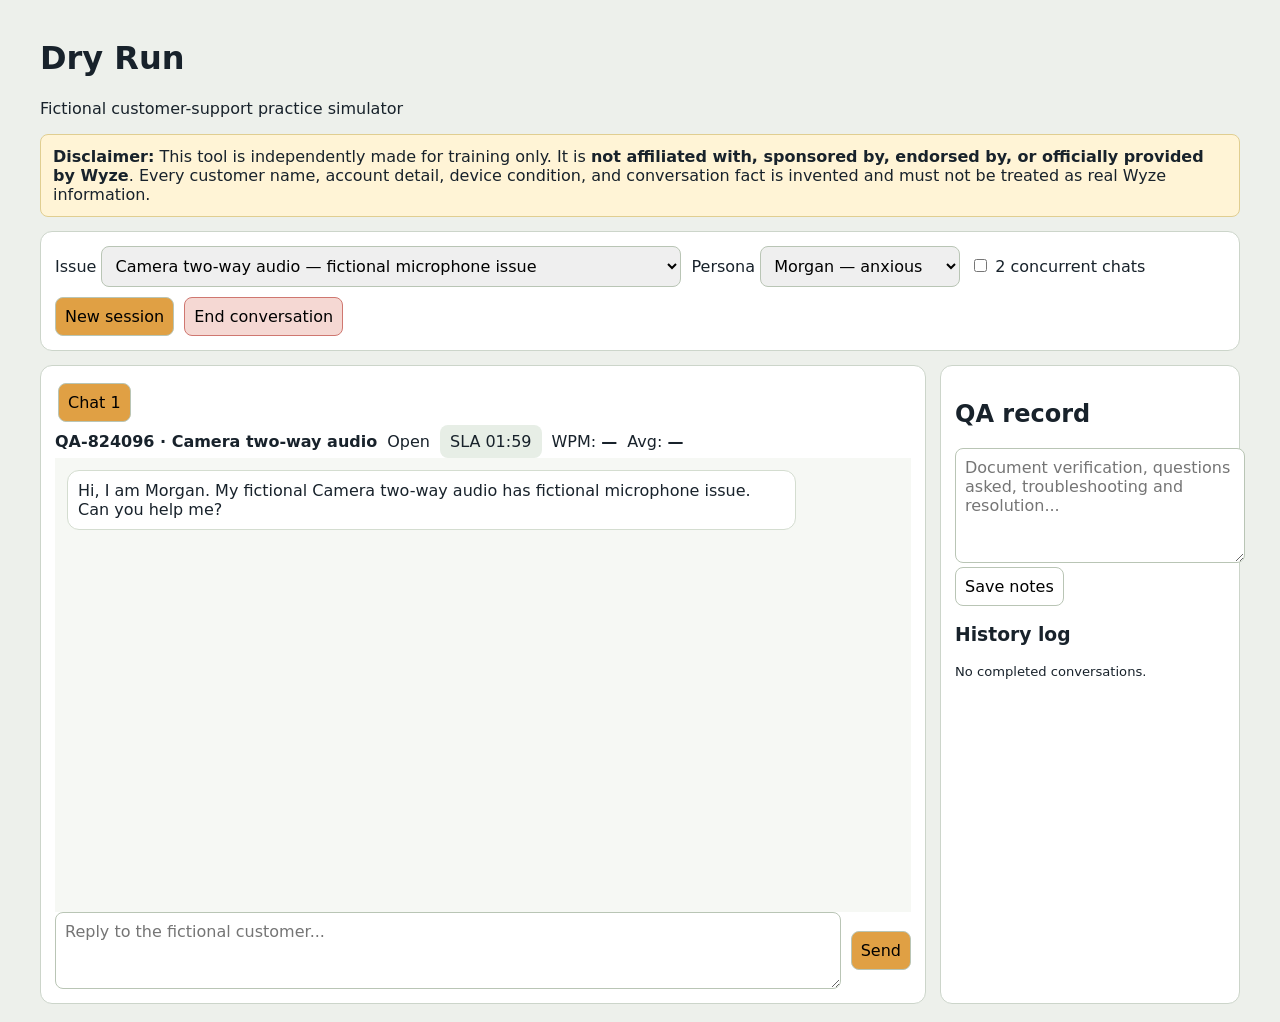
==== commit 805e7027: "Improve randomized fictional customer QA simulator and SLA behavior" ====
--- a/index.html
+++ b/index.html
@@ -1,44 +1 @@
-<!doctype html>
-<html lang="en">
-<head>
-<meta charset="utf-8"><meta name="viewport" content="width=device-width,initial-scale=1">
-<title>Dry Run — Wyze Chat Trainer</title>
-<style>
-:root{font-family:Inter,system-ui,sans-serif;color:#1c2530;background:#edf0eb}*{box-sizing:border-box}body{margin:0}.app{max-width:1250px;margin:auto;padding:18px}.top{display:flex;justify-content:space-between;align-items:center;gap:12px;flex-wrap:wrap}.muted{color:#5e6872;font-size:.88rem}.toolbar{display:flex;gap:8px;flex-wrap:wrap;align-items:center;margin-top:12px}.panel{background:#fbfcfa;border:1px solid #d5dbd1;border-radius:12px;overflow:hidden}.layout{display:grid;grid-template-columns:minmax(0,1fr) 310px;gap:15px;margin-top:15px}.head,.side{padding:14px}.head{border-bottom:1px solid #d5dbd1}.log{height:430px;overflow:auto;padding:15px;display:flex;flex-direction:column;gap:10px}.msg{max-width:84%;padding:10px 13px;border-radius:14px;white-space:pre-wrap;overflow-wrap:anywhere}.customer{align-self:flex-start;background:#fff;border:1px solid #d5dbd1}.agent{align-self:flex-end;background:#1c2530;color:#fff}.composer{display:flex;gap:8px;padding:12px;border-top:1px solid #d5dbd1}.composer textarea{flex:1;min-width:0;resize:vertical;padding:10px;border:1px solid #c4ccc0;border-radius:8px}.btn,select,input,textarea{font:inherit}.btn{border:1px solid #b9c2b5;border-radius:8px;padding:9px 12px;cursor:pointer;background:#fff}.primary{background:#d79a3b;border-color:#d79a3b}.btn:disabled{opacity:.45;cursor:not-allowed}.field{display:grid;gap:5px;margin-bottom:11px}.field input,.field select,.field textarea{width:100%;padding:8px;border:1px solid #c4ccc0;border-radius:8px;background:#fff}.notice{padding:10px 12px;margin-top:12px;background:#f5efd9;border:1px solid #ded4ad;border-radius:8px;font-size:.86rem}.tabs{display:flex;gap:6px;flex-wrap:wrap;margin-bottom:10px}.tab{border:1px solid #c4ccc0;background:#fff;border-radius:8px;padding:7px 10px;cursor:pointer}.tab.active{background:#d79a3b;border-color:#d79a3b;font-weight:700}.status{display:inline-block;padding:4px 8px;border-radius:99px;background:#e8eee9;font-size:.8rem}.metrics{display:flex;gap:14px;flex-wrap:wrap;margin-top:8px;font-size:.86rem}.metric b{font-variant-numeric:tabular-nums}.empty{text-align:center;margin:auto;color:#5e6872}.history{max-height:160px;overflow:auto;font-size:.82rem;white-space:pre-wrap}.summary{background:#f5f7f3;border:1px solid #d5dbd1;padding:10px;border-radius:8px;margin-top:10px;white-space:pre-wrap}.danger{background:#f8e4e0;border-color:#e2aaa1}.small{font-size:.8rem}@media(max-width:800px){.layout{grid-template-columns:1fr}.log{height:52vh}.app{padding:11px}}
-</style>
-</head>
-<body>
-<main class="app">
-<header class="top"><div><h1>Dry Run</h1><div class="muted">Wyze live-chat practice trainer · standalone mode</div></div><div class="toolbar"><button class="btn" id="newBtn" type="button">New session</button><button class="btn" id="endBtn" type="button" disabled>End conversation</button></div></header>
-<div class="notice"><strong>Training simulator only.</strong> All customer details are fictional. This version runs locally in the browser and does not call an external AI model.</div>
-<div class="toolbar"><label>Issue <select id="issue"></select></label><label>Persona <select id="persona"></select></label><label>SLA <select id="sla"><option value="0">No timer</option><option value="60">1 minute</option><option value="120" selected>2 minutes</option><option value="180">3 minutes</option><option value="300">5 minutes</option><option value="600">10 minutes</option></select></label><label><input type="checkbox" id="dual"> 2 concurrent chats</label></div>
-<div class="layout"><section class="panel"><div class="head"><div class="tabs" id="tabs"></div><div class="top"><div><strong id="ticket">No active case</strong><div class="muted" id="meta">Choose an issue and start a session.</div></div><span class="status" id="status">Idle</span></div><div class="metrics"><span class="metric">Reply WPM: <b id="wpm">—</b></span><span class="metric">Average WPM: <b id="avg">—</b></span><span class="metric">SLA: <b id="clock">—</b></span></div></div><div class="log" id="log"><div class="empty">Start a session to begin.</div></div><form class="composer" id="form"><textarea id="reply" rows="2" maxlength="2000" placeholder="Type your reply… Enter sends; Shift+Enter adds a line." disabled></textarea><button class="btn primary" id="send" type="submit" disabled>Send</button></form></section>
-<aside class="panel side"><h2>Case file</h2><div class="field"><label for="notes">Case notes</label><textarea id="notes" rows="6" maxlength="5000" placeholder="Verification, troubleshooting, resolution, next steps…"></textarea></div><button class="btn" id="save" type="button">Save notes</button><p class="muted" id="saved" aria-live="polite"></p><div id="endSummary"></div><h3>Session history</h3><div class="history" id="history">None yet.</div></aside></div></main>
-<script>
-'use strict';
-const $=id=>document.getElementById(id);
-const issues=[
-['cam-v3-offline','Wyze Cam v3','Camera is offline','My Wyze Cam v3 suddenly went offline after working normally.'],['cam-v4-setup','Wyze Cam v4','Setup / QR pairing','I bought a Wyze Cam v4 and it will not scan the QR code during setup.'],['cam-pan-v3','Wyze Cam Pan v3','Pan/tilt control','My Wyze Cam Pan v3 shows video, but pan and tilt controls do not respond.'],['cam-og','Wyze Cam OG','Spotlight / connection','My Wyze Cam OG keeps disconnecting when I turn on the spotlight.'],['cam-outdoor','Wyze Cam Outdoor','Base station / range','My Wyze Cam Outdoor loses connection whenever it is far from the base station.'],['cam-v3-pro','Wyze Cam v3 Pro','Detection / connectivity','My Wyze Cam v3 Pro is online, but detection events are not appearing.'],['doorbell-v2','Wyze Video Doorbell v2','Doorbell notifications','My Wyze Video Doorbell v2 rings at the door, but my phone gets no notification.'],['doorbell-pro','Wyze Video Doorbell Pro','Battery / charging','My Wyze Video Doorbell Pro is not holding a charge.'],['lock','Wyze Lock','Calibration / keypad','My Wyze Lock keypad works intermittently and the lock needs calibration.'],['lock-bolt','Wyze Lock Bolt','Bluetooth / unlock','My Wyze Lock Bolt will not unlock through Bluetooth.'],['bulb-color','Wyze Bulb Color','Color / pairing','My Wyze Bulb Color connects, but changing colors does nothing.'],['bulb-white','Wyze Bulb White','Offline bulb','My Wyze Bulb White bulb is offline after a router restart.'],['plug','Wyze Plug','Schedule / relay','My Wyze Plug ignores its schedule and does not switch on.'],['plug-outdoor','Wyze Plug Outdoor','Outdoor connection','My Wyze Plug Outdoor keeps dropping from Wi-Fi.'],['thermostat','Wyze Thermostat','Temperature / HVAC','My Wyze Thermostat displays the wrong temperature and the HVAC cycles strangely.'],['scale','Wyze Scale','Sync / measurements','My Wyze Scale records measurements but they do not sync to the app.'],['watch','Wyze Watch','Notifications','My Wyze Watch stopped receiving phone notifications.'],['band','Wyze Band','Pairing','My Wyze Band will not pair with my phone.'],['headphones','Wyze Headphones','Audio / Bluetooth','My Wyze Headphones connect, but audio cuts out every few seconds.'],['cam-plus','Cam Plus','Subscription / events','I subscribed to Cam Plus, but my camera still says event recording is unavailable.'],['cloud-events','Cam Plus cloud events','Missing event clips','A motion event happened, but the cloud event clip is missing.'],['sd-card','microSD card','Playback / formatting','My camera sees the microSD card but local recordings will not play.'],['night-vision','Camera image quality','Night vision / image','The night vision image is blurry and has strange purple colors.'],['audio','Camera two-way audio','Speaker / microphone','I can hear the camera, but the camera cannot hear me through two-way audio.'],['motion','Motion detection','Detection sensitivity','The camera misses people and only records occasional motion events.'],['notifications','Wyze notifications','Push alerts','My Wyze app is not sending push notifications for camera events.'],['account','Wyze account','Login / verification','I cannot sign in to my Wyze account and the verification code is not arriving.'],['shipping','Wyze order','Shipping delay','My Wyze order is past its delivery estimate and tracking has not updated.'],['billing','Wyze billing','Unexpected charge','I have a question about an unexpected subscription charge.'],['privacy','Wyze privacy','Privacy concern','I am worried about account security and want to review access to my cameras.']
-];
-const personas=[['Alex Morgan','calm','Clear and cooperative; answers questions directly.'],['Jamie Rivera','frustrated','Short replies; wants a fast resolution.'],['Taylor Brooks','confused','Needs simple explanations and reassurance.'],['Morgan Lee','anxious','Worried about privacy, safety, or losing footage.'],['Casey Santos','very upset','Has tried several steps and expects ownership.'],['Jordan Kim','technical','Provides detailed device and network information.'],['Riley Chen','impatient','Asks for timelines and concrete next steps.'],['Sam Patel','skeptical','Questions each step and wants the reason explained.']];
-const state={chats:[],active:0,dual:false,sla:120};
-function fill(){issues.forEach(x=>$('issue').add(new Option(x[1]+' — '+x[2],x[0])));personas.forEach(x=>$('persona').add(new Option(x[0]+' — '+x[1],x[0])))}
-function issueData(){return issues.find(x=>x[0]===$('issue').value)||issues[0]}
-function personaData(){return personas.find(x=>x[0]===$('persona').value)||personas[0]}
-function makeChat(){const i=issueData(),p=personaData();return{id:'WZ-'+Math.floor(100000+Math.random()*900000),issue:i,persona:p,messages:[{role:'customer',text:i[3]+' My name is '+p[0]+'.'}],started:Date.now(),replyTimes:[],lastTyped:0,elapsed:0,ended:false,notes:''}}
-function active(){return state.chats[state.active]}
-function renderTabs(){const t=$('tabs');t.replaceChildren();state.chats.forEach((c,n)=>{const b=document.createElement('button');b.className='tab'+(n===state.active?' active':'');b.type='button';b.textContent='Chat '+(n+1)+(c.ended?' ✓':'');b.onclick=()=>{state.active=n;render()};t.append(b)})}
-function render(){const c=active();renderTabs();$('ticket').textContent=c?c.id:'No active case';$('meta').textContent=c?c.persona[0]+' · '+c.issue[1]+' · '+c.issue[2]:'Choose an issue and start a session.';$('status').textContent=!c?'Idle':c.ended?'Ended':'Open';const log=$('log');log.replaceChildren();if(!c||!c.messages.length){const e=document.createElement('div');e.className='empty';e.textContent='Start a session to begin.';log.append(e)}else c.messages.forEach(m=>{const e=document.createElement('div');e.className='msg '+m.role;e.textContent=m.text;log.append(e)});log.scrollTop=log.scrollHeight;$('reply').disabled=!c||c.ended;$('send').disabled=!c||c.ended||!$('reply').value.trim();$('endBtn').disabled=!c||c.ended;$('notes').value=c?c.notes:'';const total=c?c.replyTimes.reduce((a,b)=>a+b.wpm,0):0;$('avg').textContent=c&&c.replyTimes.length?Math.round(total/c.replyTimes.length):'—';$('wpm').textContent=c&&c.lastWpm?c.lastWpm:'—';$('clock').textContent=c&&state.sla?formatClock(Math.max(0,state.sla-Math.floor((Date.now()-c.started)/1000))):'—';renderHistory()}
-function formatClock(s){return Math.floor(s/60)+':'+String(s%60).padStart(2,'0')}
-function renderHistory(){const h=safeRead('dry-run-history',[]);$('history').textContent=h.length?h.map(x=>x.id+' — '+x.issue+' — '+x.result).join('\n'):'None yet.'}
-function safeRead(k,f){try{return JSON.parse(localStorage.getItem(k)||'null')||f}catch{return f}}
-function safeWrite(k,v){try{localStorage.setItem(k,JSON.stringify(v));return true}catch{return false}}
-function start(){state.dual=$('dual').checked;state.sla=Number($('sla').value);state.chats=[makeChat()];if(state.dual)state.chats.push(makeChat());state.active=0;$('endSummary').replaceChildren();render()}
-function saveNotes(){const c=active();if(!c){$('saved').textContent='Start a session first.';return}c.notes=$('notes').value;$('saved').textContent=safeWrite('dry-run-notes-'+c.id,c.notes)?'Notes saved locally.':'Could not save notes.'}
-function endChat(){const c=active();if(!c||c.ended)return;c.ended=true;const h=safeRead('dry-run-history',[]);h.unshift({id:c.id,issue:c.issue[1]+' / '+c.issue[2],result:'Ended',wpm:c.replyTimes.map(x=>x.wpm)});safeWrite('dry-run-history',h.slice(0,30));$('endSummary').innerHTML='<div class="summary"><strong>Conversation ended</strong>\n'+c.id+'\nReplies: '+c.replyTimes.length+'\nAverage WPM: '+(c.replyTimes.length?Math.round(c.replyTimes.reduce((a,b)=>a+b.wpm,0)/c.replyTimes.length):'—')+'</div>';render()}
-$('newBtn').onclick=start;$('endBtn').onclick=endChat;$('save').onclick=saveNotes;$('reply').oninput=()=>{const c=active();if(c)c.lastTyped=Date.now();render()};$('reply').onkeydown=e=>{if(e.key==='Enter'&&!e.shiftKey){e.preventDefault();$('form').requestSubmit()}};
-$('form').onsubmit=async e=>{e.preventDefault();const c=active(),text=$('reply').value.trim();if(!c||c.ended||!text)return;const started=c.lastTyped||Date.now();const seconds=Math.max(1,(Date.now()-started)/1000);const words=text.split(/\s+/).filter(Boolean).length;const wpm=Math.round(words*60/seconds);c.lastWpm=wpm;c.replyTimes.push({wpm,words,seconds});c.messages.push({role:'agent',text});$('reply').value='';render();await new Promise(r=>setTimeout(r,300));if(!c.ended){c.messages.push({role:'customer',text:'Thanks. What should I try next for my '+c.issue[1]+'? Please explain the next step and what information you need.'});render()}};
-setInterval(()=>{if(active()&&!active().ended)render()},1000);fill();start();
-</script>
-</body>
-</html>
+<!doctype html><html lang="en"><head><meta charset="utf-8"><meta name="viewport" content="width=device-width,initial-scale=1"><title>Dry Run — Fictional Wyze Chat Training</title><style>body{font-family:system-ui;margin:0;background:#edf0eb;color:#18222b}.app{max-width:1200px;margin:auto;padding:18px}.panel{background:#fff;border:1px solid #ccd5ca;border-radius:12px;padding:14px;margin-top:14px}.row{display:flex;gap:10px;flex-wrap:wrap;align-items:center}.grid{display:grid;grid-template-columns:1fr 300px;gap:14px}.log{height:430px;overflow:auto;display:flex;flex-direction:column;gap:9px;padding:12px;background:#f6f8f4}.msg{padding:10px;border-radius:12px;max-width:85%;white-space:pre-wrap}.customer{background:white;border:1px solid #d4ddd0}.agent{align-self:flex-end;background:#18222b;color:white}.btn,select,textarea{font:inherit;padding:9px;border:1px solid #b9c5b5;border-radius:8px}.btn{cursor:pointer;background:white}.primary{background:#e0a044}.danger{background:#f5d8d3;border-color:#cf7770}.sla{padding:7px 10px;border-radius:8px;background:#e7eee6}.urgent{background:#e9a19a;color:#651b15;font-weight:bold}.tabs button{margin:3px}.history{max-height:230px;overflow:auto;white-space:pre-wrap;font-size:.82rem}.notice{background:#fff4d6;border:1px solid #e0ce91;padding:12px;border-radius:8px}@media(max-width:800px){.grid{grid-template-columns:1fr}.log{height:50vh}}</style></head><body><main class="app"><h1>Dry Run</h1><p>Fictional customer-support practice simulator</p><div class="notice"><b>Disclaimer:</b> This tool is independently made for training only. It is <b>not affiliated with, sponsored by, endorsed by, or officially provided by Wyze</b>. Every customer name, account detail, device condition, and conversation fact is invented and must not be treated as real Wyze information.</div><div class="panel"><div class="row"><label>Issue <select id="issue"></select></label><label>Persona <select id="persona"></select></label><label><input id="dual" type="checkbox"> 2 concurrent chats</label><button class="btn primary" id="new">New session</button><button class="btn danger" id="end">End conversation</button></div></div><div class="grid"><section class="panel"><div class="tabs" id="tabs"></div><div class="row"><b id="case">No case</b><span id="state">Idle</span><span class="sla" id="sla">SLA 02:00</span><span>WPM: <b id="wpm">—</b></span><span>Avg: <b id="avg">—</b></span></div><div id="log" class="log"></div><form id="form" class="row"><textarea id="reply" rows="3" maxlength="2000" style="flex:1" placeholder="Reply to the fictional customer..."></textarea><button class="btn primary">Send</button></form></section><aside class="panel"><h2>QA record</h2><textarea id="notes" rows="5" maxlength="5000" style="width:100%" placeholder="Document verification, questions asked, troubleshooting and resolution..."></textarea><button class="btn" id="save">Save notes</button><p id="saved"></p><h3>History log</h3><div id="history" class="history">No completed conversations.</div></aside></div></main><script>'use strict';const $=x=>document.getElementById(x);const issues=[['Wyze Cam v3','offline after a fictional router replacement'],['Wyze Cam v4','QR pairing fails under an invented setup condition'],['Wyze Cam Pan v3','pan and tilt controls freeze in a fictional case'],['Wyze Cam OG','spotlight causes a made-up connection drop'],['Wyze Cam Outdoor','fictional base-station range problem'],['Wyze Cam v3 Pro','invented detection-event problem'],['Wyze Video Doorbell v2','fictional missing phone alerts'],['Wyze Video Doorbell Pro','made-up charging problem'],['Wyze Lock','fictional calibration and keypad issue'],['Wyze Lock Bolt','invented Bluetooth unlock problem'],['Wyze Bulb Color','fictional color-control problem'],['Wyze Bulb White','made-up offline-after-restart case'],['Wyze Plug','invented schedule problem'],['Wyze Plug Outdoor','fictional outdoor Wi-Fi issue'],['Wyze Thermostat','made-up temperature reading issue'],['Wyze Scale','fictional measurement-sync problem'],['Wyze Watch','invented notification issue'],['Wyze Band','fictional pairing issue'],['Wyze Headphones','made-up Bluetooth audio issue'],['Cam Plus','fictional subscription-event issue'],['microSD card','invented recording playback issue'],['Camera night vision','made-up image-quality issue'],['Camera two-way audio','fictional microphone issue'],['Motion detection','invented detection-sensitivity issue'],['Wyze account','fictional login-verification issue'],['Wyze order','made-up shipping delay'],['Wyze billing','fictional billing question'],['Wyze privacy','invented account-security concern']];const personas=[['Alex','calm'],['Jamie','frustrated'],['Taylor','confused'],['Morgan','anxious'],['Casey','very upset'],['Jordan','technical'],['Riley','impatient'],['Sam','skeptical']];let chats=[],active=0,started=0,lastTyped=0,interval;issues.forEach((x,i)=>$('issue').add(new Option(x[0]+' — '+x[1],i)));personas.forEach((x,i)=>$('persona').add(new Option(x[0]+' — '+x[1],i)));function pick(){ $('issue').selectedIndex=Math.floor(Math.random()*issues.length);$('persona').selectedIndex=Math.floor(Math.random()*personas.length)}function make(){let i=issues[$('issue').value],p=personas[$('persona').value];return{id:'QA-'+Math.floor(100000+Math.random()*900000),issue:i,persona:p,messages:[{r:'customer',t:'Hi, I am '+p[0]+'. My fictional '+i[0]+' has '+i[1]+'. Can you help me?'}],replies:[],notes:'',ended:false,start:Date.now(),lastWpm:0}}function c(){return chats[active]}function render(){let x=c();$('tabs').innerHTML=chats.map((z,i)=>'<button class="btn '+(i===active?'primary':'')+'" data-i="'+i+'">Chat '+(i+1)+(z.ended?' ✓':'')+'</button>').join('');document.querySelectorAll('[data-i]').forEach(b=>b.onclick=()=>{active=+b.dataset.i;render()});$('case').textContent=x?x.id+' · '+x.issue[0]:'No case';$('state').textContent=x?(x.ended?'Ended':'Open'):'Idle';$('log').innerHTML=x?x.messages.map(m=>'<div class="msg '+m.r+'"></div>').join(''):'';if(x)x.messages.forEach((m,i)=>$('log').children[i].textContent=m.t);$('reply').disabled=!x||x.ended;$('end').disabled=!x||x.ended;$('wpm').textContent=x&&x.lastWpm?x.lastWpm:'—';$('avg').textContent=x&&x.replies.length?Math.round(x.replies.reduce((a,b)=>a+b,0)/x.replies.length):'—';if(x){let remaining=Math.max(0,120-Math.floor((Date.now()-x.start)/1000));$('sla').textContent='SLA '+String(Math.floor(remaining/60)).padStart(2,'0')+':'+String(remaining%60).padStart(2,'0');$('sla').className='sla'+(remaining<=0?' urgent':'')}else $('sla').textContent='SLA 02:00';$('notes').value=x?x.notes:'';let h=read('qa-history',[]);$('history').textContent=h.length?h.map(z=>z.time+' | '+z.id+' | '+z.issue+' | '+z.persona+' | replies '+z.replies+' | avg WPM '+z.wpm+' | '+z.outcome).join('\n'):'No completed conversations.';$('log').scrollTop=$('log').scrollHeight}function read(k,d){try{return JSON.parse(localStorage.getItem(k))||d}catch(e){return d}}function write(k,v){try{localStorage.setItem(k,JSON.stringify(v));return true}catch(e){return false}}function start(){pick();chats=[make()];if($('dual').checked){pick();chats.push(make())}active=0;$('saved').textContent='';render()}function end(){let x=c();if(!x||x.ended)return;x.ended=true;let h=read('qa-history',[]);h.unshift({time:new Date().toLocaleString(),id:x.id,issue:x.issue[0],persona:x.persona.join(' / '),replies:x.replies.length,wpm:x.replies.length?Math.round(x.replies.reduce((a,b)=>a+b,0)/x.replies.length):0,outcome:'Ended by trainee'});write('qa-history',h.slice(0,50));render()}$('new').onclick=start;$('end').onclick=end;$('save').onclick=()=>{let x=c();if(!x){$('saved').textContent='Start a session first.';return}x.notes=$('notes').value;$('saved').textContent=write('qa-notes-'+x.id,x.notes)?'Saved locally.':'Save failed.'};$('reply').oninput=()=>lastTyped=Date.now();$('form').onsubmit=e=>{e.preventDefault();let x=c(),text=$('reply').value.trim();if(!x||x.ended||!text)return;let sec=Math.max(1,(Date.now()-(lastTyped||Date.now()))/1000),words=text.split(/\s+/).length,w=Math.round(words*60/sec);x.lastWpm=w;x.replies.push(w);x.messages.push({r:'agent',t:text});$('reply').value='';render();setTimeout(()=>{if(!x.ended){let prompts=['What exact model and hardware revision is printed on the device?','When did this begin, and what changed immediately beforehand?','What color is the status light, and what do you see in the app?','Could you share the fictional error wording and the steps you already tried?','Is the issue happening on every network or only this fictional Wi-Fi network?','What result should we expect after the next troubleshooting step?'];x.messages.push({r:'customer',t:prompts[Math.floor(Math.random()*prompts.length)]+' I can provide more invented details if you need them.'});render()}},450)};setInterval(()=>{if(c()&&!c().ended)render()},1000);start();</script></body></html>
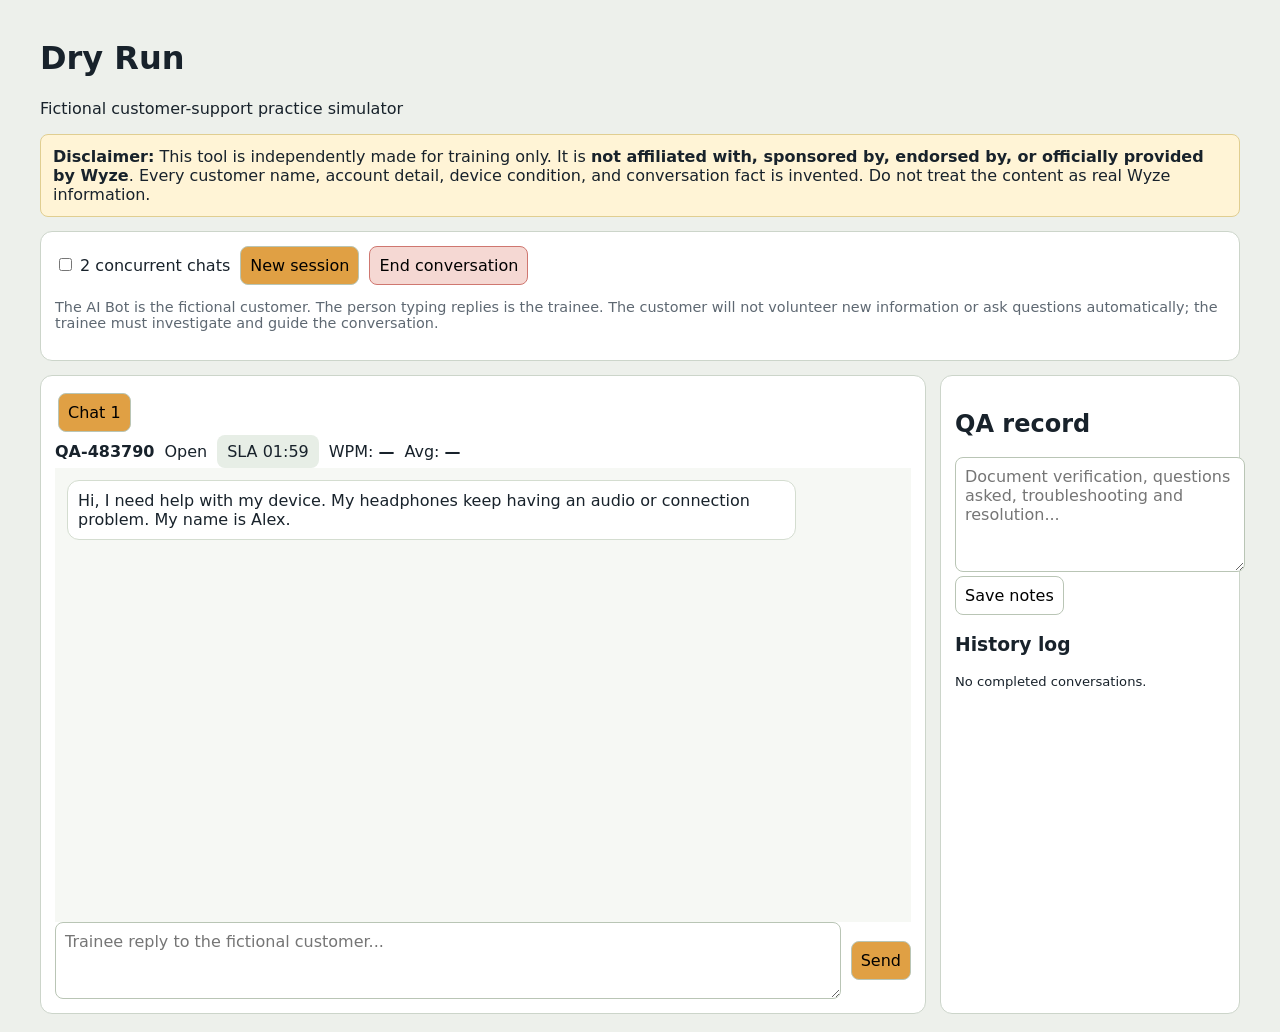
==== commit f731f1b9: "Make customer bot reactive only and hide scenario metadata" ====
--- a/index.html
+++ b/index.html
@@ -1 +1 @@
-<!doctype html><html lang="en"><head><meta charset="utf-8"><meta name="viewport" content="width=device-width,initial-scale=1"><title>Dry Run — Fictional Wyze Chat Training</title><style>body{font-family:system-ui;margin:0;background:#edf0eb;color:#18222b}.app{max-width:1200px;margin:auto;padding:18px}.panel{background:#fff;border:1px solid #ccd5ca;border-radius:12px;padding:14px;margin-top:14px}.row{display:flex;gap:10px;flex-wrap:wrap;align-items:center}.grid{display:grid;grid-template-columns:1fr 300px;gap:14px}.log{height:430px;overflow:auto;display:flex;flex-direction:column;gap:9px;padding:12px;background:#f6f8f4}.msg{padding:10px;border-radius:12px;max-width:85%;white-space:pre-wrap}.customer{background:white;border:1px solid #d4ddd0}.agent{align-self:flex-end;background:#18222b;color:white}.btn,select,textarea{font:inherit;padding:9px;border:1px solid #b9c5b5;border-radius:8px}.btn{cursor:pointer;background:white}.primary{background:#e0a044}.danger{background:#f5d8d3;border-color:#cf7770}.sla{padding:7px 10px;border-radius:8px;background:#e7eee6}.urgent{background:#e9a19a;color:#651b15;font-weight:bold}.tabs button{margin:3px}.history{max-height:230px;overflow:auto;white-space:pre-wrap;font-size:.82rem}.notice{background:#fff4d6;border:1px solid #e0ce91;padding:12px;border-radius:8px}@media(max-width:800px){.grid{grid-template-columns:1fr}.log{height:50vh}}</style></head><body><main class="app"><h1>Dry Run</h1><p>Fictional customer-support practice simulator</p><div class="notice"><b>Disclaimer:</b> This tool is independently made for training only. It is <b>not affiliated with, sponsored by, endorsed by, or officially provided by Wyze</b>. Every customer name, account detail, device condition, and conversation fact is invented and must not be treated as real Wyze information.</div><div class="panel"><div class="row"><label>Issue <select id="issue"></select></label><label>Persona <select id="persona"></select></label><label><input id="dual" type="checkbox"> 2 concurrent chats</label><button class="btn primary" id="new">New session</button><button class="btn danger" id="end">End conversation</button></div></div><div class="grid"><section class="panel"><div class="tabs" id="tabs"></div><div class="row"><b id="case">No case</b><span id="state">Idle</span><span class="sla" id="sla">SLA 02:00</span><span>WPM: <b id="wpm">—</b></span><span>Avg: <b id="avg">—</b></span></div><div id="log" class="log"></div><form id="form" class="row"><textarea id="reply" rows="3" maxlength="2000" style="flex:1" placeholder="Reply to the fictional customer..."></textarea><button class="btn primary">Send</button></form></section><aside class="panel"><h2>QA record</h2><textarea id="notes" rows="5" maxlength="5000" style="width:100%" placeholder="Document verification, questions asked, troubleshooting and resolution..."></textarea><button class="btn" id="save">Save notes</button><p id="saved"></p><h3>History log</h3><div id="history" class="history">No completed conversations.</div></aside></div></main><script>'use strict';const $=x=>document.getElementById(x);const issues=[['Wyze Cam v3','offline after a fictional router replacement'],['Wyze Cam v4','QR pairing fails under an invented setup condition'],['Wyze Cam Pan v3','pan and tilt controls freeze in a fictional case'],['Wyze Cam OG','spotlight causes a made-up connection drop'],['Wyze Cam Outdoor','fictional base-station range problem'],['Wyze Cam v3 Pro','invented detection-event problem'],['Wyze Video Doorbell v2','fictional missing phone alerts'],['Wyze Video Doorbell Pro','made-up charging problem'],['Wyze Lock','fictional calibration and keypad issue'],['Wyze Lock Bolt','invented Bluetooth unlock problem'],['Wyze Bulb Color','fictional color-control problem'],['Wyze Bulb White','made-up offline-after-restart case'],['Wyze Plug','invented schedule problem'],['Wyze Plug Outdoor','fictional outdoor Wi-Fi issue'],['Wyze Thermostat','made-up temperature reading issue'],['Wyze Scale','fictional measurement-sync problem'],['Wyze Watch','invented notification issue'],['Wyze Band','fictional pairing issue'],['Wyze Headphones','made-up Bluetooth audio issue'],['Cam Plus','fictional subscription-event issue'],['microSD card','invented recording playback issue'],['Camera night vision','made-up image-quality issue'],['Camera two-way audio','fictional microphone issue'],['Motion detection','invented detection-sensitivity issue'],['Wyze account','fictional login-verification issue'],['Wyze order','made-up shipping delay'],['Wyze billing','fictional billing question'],['Wyze privacy','invented account-security concern']];const personas=[['Alex','calm'],['Jamie','frustrated'],['Taylor','confused'],['Morgan','anxious'],['Casey','very upset'],['Jordan','technical'],['Riley','impatient'],['Sam','skeptical']];let chats=[],active=0,started=0,lastTyped=0,interval;issues.forEach((x,i)=>$('issue').add(new Option(x[0]+' — '+x[1],i)));personas.forEach((x,i)=>$('persona').add(new Option(x[0]+' — '+x[1],i)));function pick(){ $('issue').selectedIndex=Math.floor(Math.random()*issues.length);$('persona').selectedIndex=Math.floor(Math.random()*personas.length)}function make(){let i=issues[$('issue').value],p=personas[$('persona').value];return{id:'QA-'+Math.floor(100000+Math.random()*900000),issue:i,persona:p,messages:[{r:'customer',t:'Hi, I am '+p[0]+'. My fictional '+i[0]+' has '+i[1]+'. Can you help me?'}],replies:[],notes:'',ended:false,start:Date.now(),lastWpm:0}}function c(){return chats[active]}function render(){let x=c();$('tabs').innerHTML=chats.map((z,i)=>'<button class="btn '+(i===active?'primary':'')+'" data-i="'+i+'">Chat '+(i+1)+(z.ended?' ✓':'')+'</button>').join('');document.querySelectorAll('[data-i]').forEach(b=>b.onclick=()=>{active=+b.dataset.i;render()});$('case').textContent=x?x.id+' · '+x.issue[0]:'No case';$('state').textContent=x?(x.ended?'Ended':'Open'):'Idle';$('log').innerHTML=x?x.messages.map(m=>'<div class="msg '+m.r+'"></div>').join(''):'';if(x)x.messages.forEach((m,i)=>$('log').children[i].textContent=m.t);$('reply').disabled=!x||x.ended;$('end').disabled=!x||x.ended;$('wpm').textContent=x&&x.lastWpm?x.lastWpm:'—';$('avg').textContent=x&&x.replies.length?Math.round(x.replies.reduce((a,b)=>a+b,0)/x.replies.length):'—';if(x){let remaining=Math.max(0,120-Math.floor((Date.now()-x.start)/1000));$('sla').textContent='SLA '+String(Math.floor(remaining/60)).padStart(2,'0')+':'+String(remaining%60).padStart(2,'0');$('sla').className='sla'+(remaining<=0?' urgent':'')}else $('sla').textContent='SLA 02:00';$('notes').value=x?x.notes:'';let h=read('qa-history',[]);$('history').textContent=h.length?h.map(z=>z.time+' | '+z.id+' | '+z.issue+' | '+z.persona+' | replies '+z.replies+' | avg WPM '+z.wpm+' | '+z.outcome).join('\n'):'No completed conversations.';$('log').scrollTop=$('log').scrollHeight}function read(k,d){try{return JSON.parse(localStorage.getItem(k))||d}catch(e){return d}}function write(k,v){try{localStorage.setItem(k,JSON.stringify(v));return true}catch(e){return false}}function start(){pick();chats=[make()];if($('dual').checked){pick();chats.push(make())}active=0;$('saved').textContent='';render()}function end(){let x=c();if(!x||x.ended)return;x.ended=true;let h=read('qa-history',[]);h.unshift({time:new Date().toLocaleString(),id:x.id,issue:x.issue[0],persona:x.persona.join(' / '),replies:x.replies.length,wpm:x.replies.length?Math.round(x.replies.reduce((a,b)=>a+b,0)/x.replies.length):0,outcome:'Ended by trainee'});write('qa-history',h.slice(0,50));render()}$('new').onclick=start;$('end').onclick=end;$('save').onclick=()=>{let x=c();if(!x){$('saved').textContent='Start a session first.';return}x.notes=$('notes').value;$('saved').textContent=write('qa-notes-'+x.id,x.notes)?'Saved locally.':'Save failed.'};$('reply').oninput=()=>lastTyped=Date.now();$('form').onsubmit=e=>{e.preventDefault();let x=c(),text=$('reply').value.trim();if(!x||x.ended||!text)return;let sec=Math.max(1,(Date.now()-(lastTyped||Date.now()))/1000),words=text.split(/\s+/).length,w=Math.round(words*60/sec);x.lastWpm=w;x.replies.push(w);x.messages.push({r:'agent',t:text});$('reply').value='';render();setTimeout(()=>{if(!x.ended){let prompts=['What exact model and hardware revision is printed on the device?','When did this begin, and what changed immediately beforehand?','What color is the status light, and what do you see in the app?','Could you share the fictional error wording and the steps you already tried?','Is the issue happening on every network or only this fictional Wi-Fi network?','What result should we expect after the next troubleshooting step?'];x.messages.push({r:'customer',t:prompts[Math.floor(Math.random()*prompts.length)]+' I can provide more invented details if you need them.'});render()}},450)};setInterval(()=>{if(c()&&!c().ended)render()},1000);start();</script></body></html>+<!doctype html><html lang="en"><head><meta charset="utf-8"><meta name="viewport" content="width=device-width,initial-scale=1"><title>Dry Run — Fictional Customer Chat Training</title><style>body{font-family:system-ui;margin:0;background:#edf0eb;color:#18222b}.app{max-width:1200px;margin:auto;padding:18px}.panel{background:#fff;border:1px solid #ccd5ca;border-radius:12px;padding:14px;margin-top:14px}.row{display:flex;gap:10px;flex-wrap:wrap;align-items:center}.grid{display:grid;grid-template-columns:1fr 300px;gap:14px}.log{height:430px;overflow:auto;display:flex;flex-direction:column;gap:9px;padding:12px;background:#f6f8f4}.msg{padding:10px;border-radius:12px;max-width:85%;white-space:pre-wrap}.customer{background:white;border:1px solid #d4ddd0}.trainee{align-self:flex-end;background:#18222b;color:white}.btn,textarea{font:inherit;padding:9px;border:1px solid #b9c5b5;border-radius:8px}.btn{cursor:pointer;background:white}.primary{background:#e0a044}.danger{background:#f5d8d3;border-color:#cf7770}.sla{padding:7px 10px;border-radius:8px;background:#e7eee6}.urgent{background:#e9a19a;color:#651b15;font-weight:bold}.tabs button{margin:3px}.history{max-height:230px;overflow:auto;white-space:pre-wrap;font-size:.82rem}.notice{background:#fff4d6;border:1px solid #e0ce91;padding:12px;border-radius:8px}.muted{color:#5e6872;font-size:.9rem}@media(max-width:800px){.grid{grid-template-columns:1fr}.log{height:50vh}}</style></head><body><main class="app"><h1>Dry Run</h1><p>Fictional customer-support practice simulator</p><div class="notice"><b>Disclaimer:</b> This tool is independently made for training only. It is <b>not affiliated with, sponsored by, endorsed by, or officially provided by Wyze</b>. Every customer name, account detail, device condition, and conversation fact is invented. Do not treat the content as real Wyze information.</div><div class="panel"><div class="row"><label><input id="dual" type="checkbox"> 2 concurrent chats</label><button class="btn primary" id="new">New session</button><button class="btn danger" id="end">End conversation</button></div><p class="muted">The AI Bot is the fictional customer. The person typing replies is the trainee. The customer will not volunteer new information or ask questions automatically; the trainee must investigate and guide the conversation.</p></div><div class="grid"><section class="panel"><div class="tabs" id="tabs"></div><div class="row"><b id="case">No case</b><span id="state">Idle</span><span class="sla" id="sla">SLA 02:00</span><span>WPM: <b id="wpm">—</b></span><span>Avg: <b id="avg">—</b></span></div><div id="log" class="log"></div><form id="form" class="row"><textarea id="reply" rows="3" maxlength="2000" style="flex:1" placeholder="Trainee reply to the fictional customer..."></textarea><button class="btn primary">Send</button></form></section><aside class="panel"><h2>QA record</h2><textarea id="notes" rows="5" maxlength="5000" style="width:100%" placeholder="Document verification, questions asked, troubleshooting and resolution..."></textarea><button class="btn" id="save">Save notes</button><p id="saved"></p><h3>History log</h3><div id="history" class="history">No completed conversations.</div></aside></div></main><script>'use strict';const $=x=>document.getElementById(x);const cases=[['camera','My indoor security camera stopped connecting this morning. The status light is behaving strangely.'],['doorbell','My video doorbell is not sending the alerts I expected.'],['lock','My smart lock is unreliable and sometimes does not respond.'],['bulb','My smart bulb is connected, but its controls are not working correctly.'],['plug','My smart plug is not following the schedule I configured.'],['thermostat','My thermostat is showing a temperature that seems wrong.'],['scale','My smart scale is recording data but something is wrong with syncing.'],['watch','My wearable is no longer behaving the way it did before.'],['headphones','My headphones keep having an audio or connection problem.'],['subscription','I have a question about a fictional subscription and what it includes.'],['recording','I cannot find a recording I expected to be available.'],['account','I am having trouble accessing my account.'],['order','I have an issue with a fictional order.'],['billing','I have a question about a charge on my account.'],['privacy','I have a concern about the privacy or security of my account.']];const names=['Alex','Jamie','Taylor','Morgan','Casey','Jordan','Riley','Sam'];let chats=[],active=0;function pick(a){return a[Math.floor(Math.random()*a.length)]}function make(){let k=pick(cases),name=pick(names);return{id:'QA-'+Math.floor(100000+Math.random()*900000),case:k,messages:[{r:'customer',t:'Hi, I need help with my device. '+k[1]+' My name is '+name+'.'}],replies:[],notes:'',ended:false,start:Date.now(),lastTyped:0,lastWpm:0}}function c(){return chats[active]}function read(k,d){try{return JSON.parse(localStorage.getItem(k))||d}catch(e){return d}}function write(k,v){try{localStorage.setItem(k,JSON.stringify(v));return true}catch(e){return false}}function render(){let x=c();$('tabs').innerHTML=chats.map((z,i)=>'<button class="btn '+(i===active?'primary':'')+'" data-i="'+i+'">Chat '+(i+1)+(z.ended?' ✓':'')+'</button>').join('');document.querySelectorAll('[data-i]').forEach(b=>b.onclick=()=>{active=+b.dataset.i;render()});$('case').textContent=x?x.id:'No case';$('state').textContent=x?(x.ended?'Ended':'Open'):'Idle';$('log').innerHTML=x?x.messages.map(m=>'<div class="msg '+m.r+'"></div>').join(''):'';if(x)x.messages.forEach((m,i)=>$('log').children[i].textContent=m.t);$('reply').disabled=!x||x.ended;$('end').disabled=!x||x.ended;$('wpm').textContent=x&&x.lastWpm?x.lastWpm:'—';$('avg').textContent=x&&x.replies.length?Math.round(x.replies.reduce((a,b)=>a+b,0)/x.replies.length):'—';if(x){let remaining=Math.max(0,120-Math.floor((Date.now()-x.start)/1000));$('sla').textContent='SLA '+String(Math.floor(remaining/60)).padStart(2,'0')+':'+String(remaining%60).padStart(2,'0');$('sla').className='sla'+(remaining<=0?' urgent':'')}else $('sla').textContent='SLA 02:00';$('notes').value=x?x.notes:'';let h=read('qa-history',[]);$('history').textContent=h.length?h.map(z=>z.time+' | '+z.id+' | replies '+z.replies+' | avg WPM '+z.wpm+' | '+z.outcome).join('\n'):'No completed conversations.';$('log').scrollTop=$('log').scrollHeight}function start(){chats=[make()];if($('dual').checked)chats.push(make());active=0;$('saved').textContent='';render()}function end(){let x=c();if(!x||x.ended)return;x.ended=true;let h=read('qa-history',[]);h.unshift({time:new Date().toLocaleString(),id:x.id,replies:x.replies.length,wpm:x.replies.length?Math.round(x.replies.reduce((a,b)=>a+b,0)/x.replies.length):0,outcome:'Ended by trainee'});write('qa-history',h.slice(0,50));render()}$('new').onclick=start;$('end').onclick=end;$('save').onclick=()=>{let x=c();if(!x){$('saved').textContent='Start a session first.';return}x.notes=$('notes').value;$('saved').textContent=write('qa-notes-'+x.id,x.notes)?'Saved locally.':'Save failed.'};$('reply').oninput=()=>{let x=c();if(x)x.lastTyped=Date.now()};$('form').onsubmit=e=>{e.preventDefault();let x=c(),text=$('reply').value.trim();if(!x||x.ended||!text)return;let sec=Math.max(1,(Date.now()-(x.lastTyped||Date.now()))/1000),words=text.split(/\s+/).filter(Boolean).length,w=Math.round(words*60/sec);x.lastWpm=w;x.replies.push(w);x.messages.push({r:'trainee',t:text});$('reply').value='';render()};start();setInterval(()=>{if(c()&&!c().ended)render()},1000);</script></body></html>
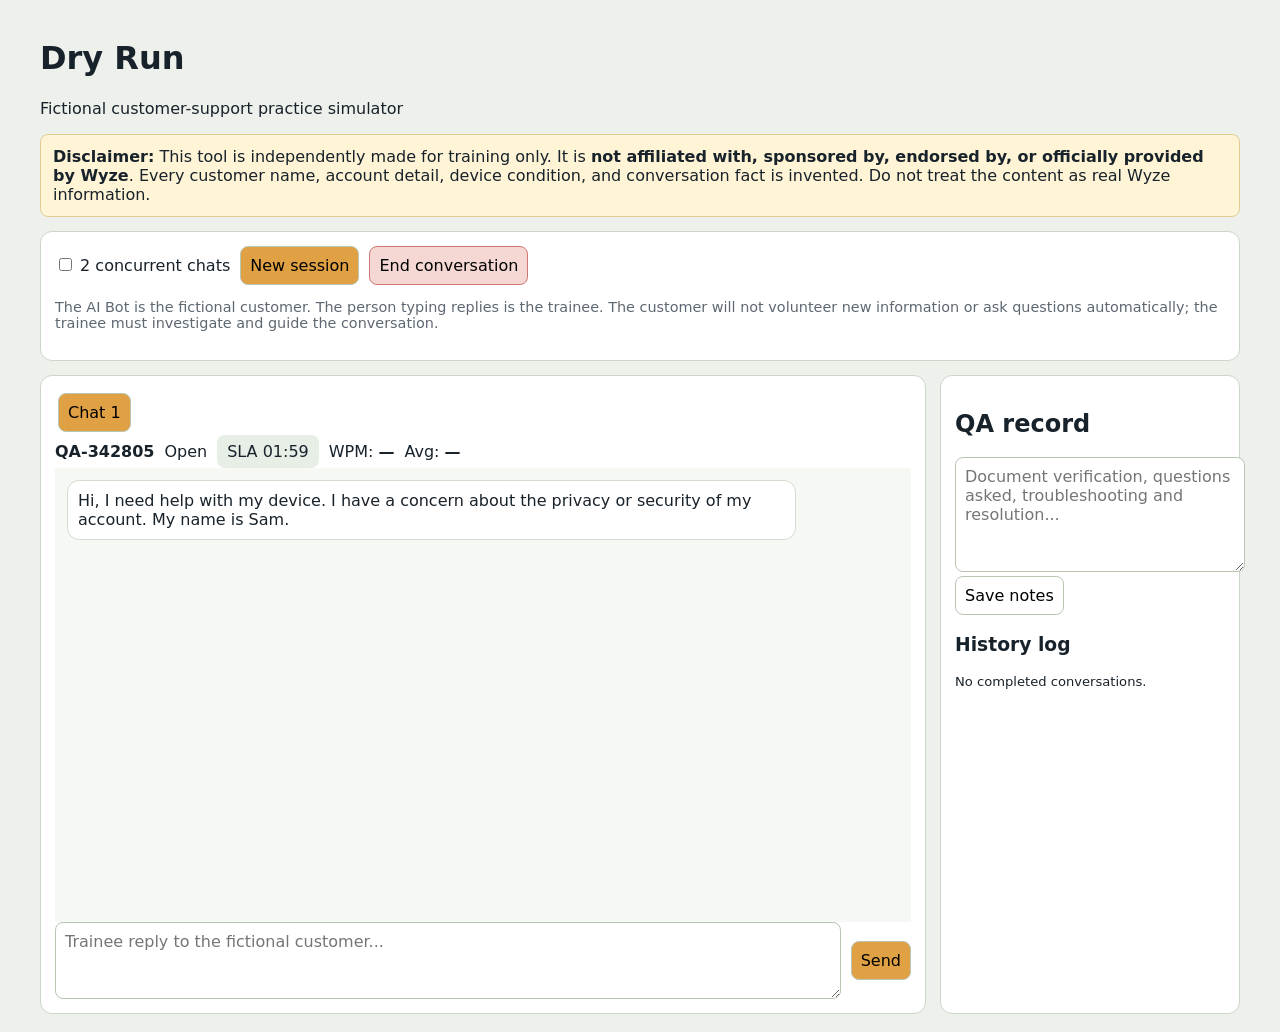
==== commit fa4daaf2: "Send trainee messages with Enter and preserve new lines with Shift+Enter" ====
--- a/index.html
+++ b/index.html
@@ -1 +1 @@
-<!doctype html><html lang="en"><head><meta charset="utf-8"><meta name="viewport" content="width=device-width,initial-scale=1"><title>Dry Run — Fictional Customer Chat Training</title><style>body{font-family:system-ui;margin:0;background:#edf0eb;color:#18222b}.app{max-width:1200px;margin:auto;padding:18px}.panel{background:#fff;border:1px solid #ccd5ca;border-radius:12px;padding:14px;margin-top:14px}.row{display:flex;gap:10px;flex-wrap:wrap;align-items:center}.grid{display:grid;grid-template-columns:1fr 300px;gap:14px}.log{height:430px;overflow:auto;display:flex;flex-direction:column;gap:9px;padding:12px;background:#f6f8f4}.msg{padding:10px;border-radius:12px;max-width:85%;white-space:pre-wrap}.customer{background:white;border:1px solid #d4ddd0}.trainee{align-self:flex-end;background:#18222b;color:white}.btn,textarea{font:inherit;padding:9px;border:1px solid #b9c5b5;border-radius:8px}.btn{cursor:pointer;background:white}.primary{background:#e0a044}.danger{background:#f5d8d3;border-color:#cf7770}.sla{padding:7px 10px;border-radius:8px;background:#e7eee6}.urgent{background:#e9a19a;color:#651b15;font-weight:bold}.tabs button{margin:3px}.history{max-height:230px;overflow:auto;white-space:pre-wrap;font-size:.82rem}.notice{background:#fff4d6;border:1px solid #e0ce91;padding:12px;border-radius:8px}.muted{color:#5e6872;font-size:.9rem}@media(max-width:800px){.grid{grid-template-columns:1fr}.log{height:50vh}}</style></head><body><main class="app"><h1>Dry Run</h1><p>Fictional customer-support practice simulator</p><div class="notice"><b>Disclaimer:</b> This tool is independently made for training only. It is <b>not affiliated with, sponsored by, endorsed by, or officially provided by Wyze</b>. Every customer name, account detail, device condition, and conversation fact is invented. Do not treat the content as real Wyze information.</div><div class="panel"><div class="row"><label><input id="dual" type="checkbox"> 2 concurrent chats</label><button class="btn primary" id="new">New session</button><button class="btn danger" id="end">End conversation</button></div><p class="muted">The AI Bot is the fictional customer. The person typing replies is the trainee. The customer will not volunteer new information or ask questions automatically; the trainee must investigate and guide the conversation.</p></div><div class="grid"><section class="panel"><div class="tabs" id="tabs"></div><div class="row"><b id="case">No case</b><span id="state">Idle</span><span class="sla" id="sla">SLA 02:00</span><span>WPM: <b id="wpm">—</b></span><span>Avg: <b id="avg">—</b></span></div><div id="log" class="log"></div><form id="form" class="row"><textarea id="reply" rows="3" maxlength="2000" style="flex:1" placeholder="Trainee reply to the fictional customer..."></textarea><button class="btn primary">Send</button></form></section><aside class="panel"><h2>QA record</h2><textarea id="notes" rows="5" maxlength="5000" style="width:100%" placeholder="Document verification, questions asked, troubleshooting and resolution..."></textarea><button class="btn" id="save">Save notes</button><p id="saved"></p><h3>History log</h3><div id="history" class="history">No completed conversations.</div></aside></div></main><script>'use strict';const $=x=>document.getElementById(x);const cases=[['camera','My indoor security camera stopped connecting this morning. The status light is behaving strangely.'],['doorbell','My video doorbell is not sending the alerts I expected.'],['lock','My smart lock is unreliable and sometimes does not respond.'],['bulb','My smart bulb is connected, but its controls are not working correctly.'],['plug','My smart plug is not following the schedule I configured.'],['thermostat','My thermostat is showing a temperature that seems wrong.'],['scale','My smart scale is recording data but something is wrong with syncing.'],['watch','My wearable is no longer behaving the way it did before.'],['headphones','My headphones keep having an audio or connection problem.'],['subscription','I have a question about a fictional subscription and what it includes.'],['recording','I cannot find a recording I expected to be available.'],['account','I am having trouble accessing my account.'],['order','I have an issue with a fictional order.'],['billing','I have a question about a charge on my account.'],['privacy','I have a concern about the privacy or security of my account.']];const names=['Alex','Jamie','Taylor','Morgan','Casey','Jordan','Riley','Sam'];let chats=[],active=0;function pick(a){return a[Math.floor(Math.random()*a.length)]}function make(){let k=pick(cases),name=pick(names);return{id:'QA-'+Math.floor(100000+Math.random()*900000),case:k,messages:[{r:'customer',t:'Hi, I need help with my device. '+k[1]+' My name is '+name+'.'}],replies:[],notes:'',ended:false,start:Date.now(),lastTyped:0,lastWpm:0}}function c(){return chats[active]}function read(k,d){try{return JSON.parse(localStorage.getItem(k))||d}catch(e){return d}}function write(k,v){try{localStorage.setItem(k,JSON.stringify(v));return true}catch(e){return false}}function render(){let x=c();$('tabs').innerHTML=chats.map((z,i)=>'<button class="btn '+(i===active?'primary':'')+'" data-i="'+i+'">Chat '+(i+1)+(z.ended?' ✓':'')+'</button>').join('');document.querySelectorAll('[data-i]').forEach(b=>b.onclick=()=>{active=+b.dataset.i;render()});$('case').textContent=x?x.id:'No case';$('state').textContent=x?(x.ended?'Ended':'Open'):'Idle';$('log').innerHTML=x?x.messages.map(m=>'<div class="msg '+m.r+'"></div>').join(''):'';if(x)x.messages.forEach((m,i)=>$('log').children[i].textContent=m.t);$('reply').disabled=!x||x.ended;$('end').disabled=!x||x.ended;$('wpm').textContent=x&&x.lastWpm?x.lastWpm:'—';$('avg').textContent=x&&x.replies.length?Math.round(x.replies.reduce((a,b)=>a+b,0)/x.replies.length):'—';if(x){let remaining=Math.max(0,120-Math.floor((Date.now()-x.start)/1000));$('sla').textContent='SLA '+String(Math.floor(remaining/60)).padStart(2,'0')+':'+String(remaining%60).padStart(2,'0');$('sla').className='sla'+(remaining<=0?' urgent':'')}else $('sla').textContent='SLA 02:00';$('notes').value=x?x.notes:'';let h=read('qa-history',[]);$('history').textContent=h.length?h.map(z=>z.time+' | '+z.id+' | replies '+z.replies+' | avg WPM '+z.wpm+' | '+z.outcome).join('\n'):'No completed conversations.';$('log').scrollTop=$('log').scrollHeight}function start(){chats=[make()];if($('dual').checked)chats.push(make());active=0;$('saved').textContent='';render()}function end(){let x=c();if(!x||x.ended)return;x.ended=true;let h=read('qa-history',[]);h.unshift({time:new Date().toLocaleString(),id:x.id,replies:x.replies.length,wpm:x.replies.length?Math.round(x.replies.reduce((a,b)=>a+b,0)/x.replies.length):0,outcome:'Ended by trainee'});write('qa-history',h.slice(0,50));render()}$('new').onclick=start;$('end').onclick=end;$('save').onclick=()=>{let x=c();if(!x){$('saved').textContent='Start a session first.';return}x.notes=$('notes').value;$('saved').textContent=write('qa-notes-'+x.id,x.notes)?'Saved locally.':'Save failed.'};$('reply').oninput=()=>{let x=c();if(x)x.lastTyped=Date.now()};$('form').onsubmit=e=>{e.preventDefault();let x=c(),text=$('reply').value.trim();if(!x||x.ended||!text)return;let sec=Math.max(1,(Date.now()-(x.lastTyped||Date.now()))/1000),words=text.split(/\s+/).filter(Boolean).length,w=Math.round(words*60/sec);x.lastWpm=w;x.replies.push(w);x.messages.push({r:'trainee',t:text});$('reply').value='';render()};start();setInterval(()=>{if(c()&&!c().ended)render()},1000);</script></body></html>+<!doctype html><html lang="en"><head><meta charset="utf-8"><meta name="viewport" content="width=device-width,initial-scale=1"><title>Dry Run — Fictional Customer Chat Training</title><style>body{font-family:system-ui;margin:0;background:#edf0eb;color:#18222b}.app{max-width:1200px;margin:auto;padding:18px}.panel{background:#fff;border:1px solid #ccd5ca;border-radius:12px;padding:14px;margin-top:14px}.row{display:flex;gap:10px;flex-wrap:wrap;align-items:center}.grid{display:grid;grid-template-columns:1fr 300px;gap:14px}.log{height:430px;overflow:auto;display:flex;flex-direction:column;gap:9px;padding:12px;background:#f6f8f4}.msg{padding:10px;border-radius:12px;max-width:85%;white-space:pre-wrap}.customer{background:white;border:1px solid #d4ddd0}.trainee{align-self:flex-end;background:#18222b;color:white}.btn,textarea{font:inherit;padding:9px;border:1px solid #b9c5b5;border-radius:8px}.btn{cursor:pointer;background:white}.primary{background:#e0a044}.danger{background:#f5d8d3;border-color:#cf7770}.sla{padding:7px 10px;border-radius:8px;background:#e7eee6}.urgent{background:#e9a19a;color:#651b15;font-weight:bold}.tabs button{margin:3px}.history{max-height:230px;overflow:auto;white-space:pre-wrap;font-size:.82rem}.notice{background:#fff4d6;border:1px solid #e0ce91;padding:12px;border-radius:8px}.muted{color:#5e6872;font-size:.9rem}@media(max-width:800px){.grid{grid-template-columns:1fr}.log{height:50vh}}</style></head><body><main class="app"><h1>Dry Run</h1><p>Fictional customer-support practice simulator</p><div class="notice"><b>Disclaimer:</b> This tool is independently made for training only. It is <b>not affiliated with, sponsored by, endorsed by, or officially provided by Wyze</b>. Every customer name, account detail, device condition, and conversation fact is invented. Do not treat the content as real Wyze information.</div><div class="panel"><div class="row"><label><input id="dual" type="checkbox"> 2 concurrent chats</label><button class="btn primary" id="new">New session</button><button class="btn danger" id="end">End conversation</button></div><p class="muted">The AI Bot is the fictional customer. The person typing replies is the trainee. The customer will not volunteer new information or ask questions automatically; the trainee must investigate and guide the conversation.</p></div><div class="grid"><section class="panel"><div class="tabs" id="tabs"></div><div class="row"><b id="case">No case</b><span id="state">Idle</span><span class="sla" id="sla">SLA 02:00</span><span>WPM: <b id="wpm">—</b></span><span>Avg: <b id="avg">—</b></span></div><div id="log" class="log"></div><form id="form" class="row"><textarea id="reply" rows="3" maxlength="2000" style="flex:1" placeholder="Trainee reply to the fictional customer..."></textarea><button class="btn primary">Send</button></form></section><aside class="panel"><h2>QA record</h2><textarea id="notes" rows="5" maxlength="5000" style="width:100%" placeholder="Document verification, questions asked, troubleshooting and resolution..."></textarea><button class="btn" id="save">Save notes</button><p id="saved"></p><h3>History log</h3><div id="history" class="history">No completed conversations.</div></aside></div></main><script>'use strict';const $=x=>document.getElementById(x);const cases=[['camera','My indoor security camera stopped connecting this morning. The status light is behaving strangely.'],['doorbell','My video doorbell is not sending the alerts I expected.'],['lock','My smart lock is unreliable and sometimes does not respond.'],['bulb','My smart bulb is connected, but its controls are not working correctly.'],['plug','My smart plug is not following the schedule I configured.'],['thermostat','My thermostat is showing a temperature that seems wrong.'],['scale','My smart scale is recording data but something is wrong with syncing.'],['watch','My wearable is no longer behaving the way it did before.'],['headphones','My headphones keep having an audio or connection problem.'],['subscription','I have a question about a fictional subscription and what it includes.'],['recording','I cannot find a recording I expected to be available.'],['account','I am having trouble accessing my account.'],['order','I have an issue with a fictional order.'],['billing','I have a question about a charge on my account.'],['privacy','I have a concern about the privacy or security of my account.']];const names=['Alex','Jamie','Taylor','Morgan','Casey','Jordan','Riley','Sam'];let chats=[],active=0;function pick(a){return a[Math.floor(Math.random()*a.length)]}function make(){let k=pick(cases),name=pick(names);return{id:'QA-'+Math.floor(100000+Math.random()*900000),case:k,messages:[{r:'customer',t:'Hi, I need help with my device. '+k[1]+' My name is '+name+'.'}],replies:[],notes:'',ended:false,start:Date.now(),lastTyped:0,lastWpm:0}}function c(){return chats[active]}function read(k,d){try{return JSON.parse(localStorage.getItem(k))||d}catch(e){return d}}function write(k,v){try{localStorage.setItem(k,JSON.stringify(v));return true}catch(e){return false}}function render(){let x=c();$('tabs').innerHTML=chats.map((z,i)=>'<button class="btn '+(i===active?'primary':'')+'" data-i="'+i+'">Chat '+(i+1)+(z.ended?' ✓':'')+'</button>').join('');document.querySelectorAll('[data-i]').forEach(b=>b.onclick=()=>{active=+b.dataset.i;render()});$('case').textContent=x?x.id:'No case';$('state').textContent=x?(x.ended?'Ended':'Open'):'Idle';$('log').innerHTML=x?x.messages.map(m=>'<div class="msg '+m.r+'"></div>').join(''):'';if(x)x.messages.forEach((m,i)=>$('log').children[i].textContent=m.t);$('reply').disabled=!x||x.ended;$('end').disabled=!x||x.ended;$('wpm').textContent=x&&x.lastWpm?x.lastWpm:'—';$('avg').textContent=x&&x.replies.length?Math.round(x.replies.reduce((a,b)=>a+b,0)/x.replies.length):'—';if(x){let remaining=Math.max(0,120-Math.floor((Date.now()-x.start)/1000));$('sla').textContent='SLA '+String(Math.floor(remaining/60)).padStart(2,'0')+':'+String(remaining%60).padStart(2,'0');$('sla').className='sla'+(remaining<=0?' urgent':'')}else $('sla').textContent='SLA 02:00';$('notes').value=x?x.notes:'';let h=read('qa-history',[]);$('history').textContent=h.length?h.map(z=>z.time+' | '+z.id+' | replies '+z.replies+' | avg WPM '+z.wpm+' | '+z.outcome).join('\n'):'No completed conversations.';$('log').scrollTop=$('log').scrollHeight}function start(){chats=[make()];if($('dual').checked)chats.push(make());active=0;$('saved').textContent='';render()}function end(){let x=c();if(!x||x.ended)return;x.ended=true;let h=read('qa-history',[]);h.unshift({time:new Date().toLocaleString(),id:x.id,replies:x.replies.length,wpm:x.replies.length?Math.round(x.replies.reduce((a,b)=>a+b,0)/x.replies.length):0,outcome:'Ended by trainee'});write('qa-history',h.slice(0,50));render()}$('new').onclick=start;$('end').onclick=end;$('save').onclick=()=>{let x=c();if(!x){$('saved').textContent='Start a session first.';return}x.notes=$('notes').value;$('saved').textContent=write('qa-notes-'+x.id,x.notes)?'Saved locally.':'Save failed.'};$('reply').oninput=()=>{let x=c();if(x)x.lastTyped=Date.now()};$('reply').addEventListener('keydown',e=>{if(e.key==='Enter'&&!e.shiftKey){e.preventDefault();$('form').requestSubmit()}});$('form').onsubmit=e=>{e.preventDefault();let x=c(),text=$('reply').value.trim();if(!x||x.ended||!text)return;let sec=Math.max(1,(Date.now()-(x.lastTyped||Date.now()))/1000),words=text.split(/\s+/).filter(Boolean).length,w=Math.round(words*60/sec);x.lastWpm=w;x.replies.push(w);x.messages.push({r:'trainee',t:text});$('reply').value='';render()};start();setInterval(()=>{if(c()&&!c().ended)render()},1000);</script></body></html>
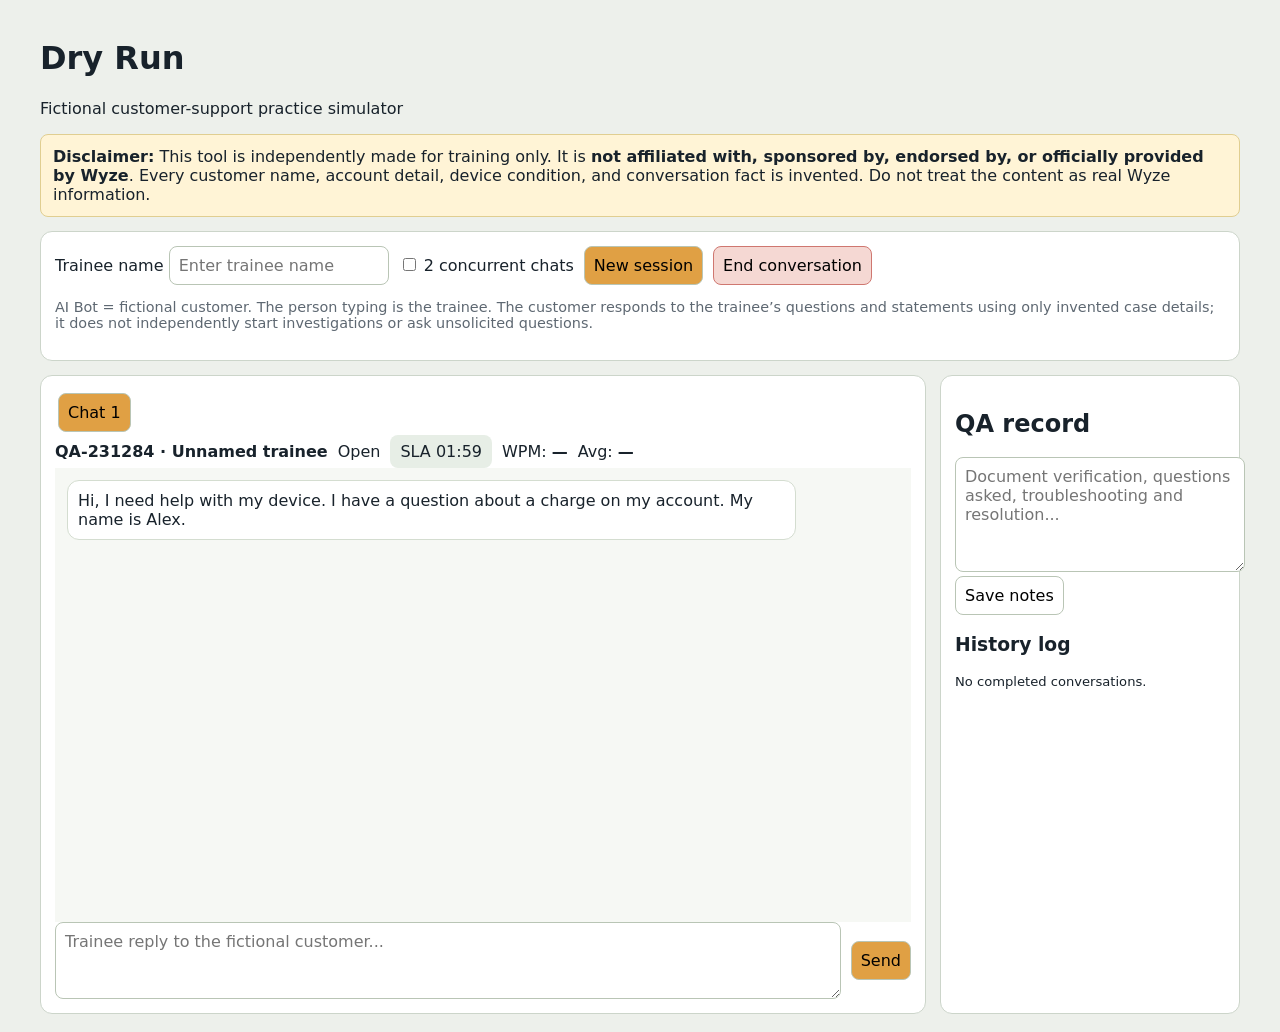
==== commit 25d361b6: "Fix customer responses, improve WPM tracking, and add trainee owner field" ====
--- a/index.html
+++ b/index.html
@@ -1 +1 @@
-<!doctype html><html lang="en"><head><meta charset="utf-8"><meta name="viewport" content="width=device-width,initial-scale=1"><title>Dry Run — Fictional Customer Chat Training</title><style>body{font-family:system-ui;margin:0;background:#edf0eb;color:#18222b}.app{max-width:1200px;margin:auto;padding:18px}.panel{background:#fff;border:1px solid #ccd5ca;border-radius:12px;padding:14px;margin-top:14px}.row{display:flex;gap:10px;flex-wrap:wrap;align-items:center}.grid{display:grid;grid-template-columns:1fr 300px;gap:14px}.log{height:430px;overflow:auto;display:flex;flex-direction:column;gap:9px;padding:12px;background:#f6f8f4}.msg{padding:10px;border-radius:12px;max-width:85%;white-space:pre-wrap}.customer{background:white;border:1px solid #d4ddd0}.trainee{align-self:flex-end;background:#18222b;color:white}.btn,textarea{font:inherit;padding:9px;border:1px solid #b9c5b5;border-radius:8px}.btn{cursor:pointer;background:white}.primary{background:#e0a044}.danger{background:#f5d8d3;border-color:#cf7770}.sla{padding:7px 10px;border-radius:8px;background:#e7eee6}.urgent{background:#e9a19a;color:#651b15;font-weight:bold}.tabs button{margin:3px}.history{max-height:230px;overflow:auto;white-space:pre-wrap;font-size:.82rem}.notice{background:#fff4d6;border:1px solid #e0ce91;padding:12px;border-radius:8px}.muted{color:#5e6872;font-size:.9rem}@media(max-width:800px){.grid{grid-template-columns:1fr}.log{height:50vh}}</style></head><body><main class="app"><h1>Dry Run</h1><p>Fictional customer-support practice simulator</p><div class="notice"><b>Disclaimer:</b> This tool is independently made for training only. It is <b>not affiliated with, sponsored by, endorsed by, or officially provided by Wyze</b>. Every customer name, account detail, device condition, and conversation fact is invented. Do not treat the content as real Wyze information.</div><div class="panel"><div class="row"><label><input id="dual" type="checkbox"> 2 concurrent chats</label><button class="btn primary" id="new">New session</button><button class="btn danger" id="end">End conversation</button></div><p class="muted">The AI Bot is the fictional customer. The person typing replies is the trainee. The customer will not volunteer new information or ask questions automatically; the trainee must investigate and guide the conversation.</p></div><div class="grid"><section class="panel"><div class="tabs" id="tabs"></div><div class="row"><b id="case">No case</b><span id="state">Idle</span><span class="sla" id="sla">SLA 02:00</span><span>WPM: <b id="wpm">—</b></span><span>Avg: <b id="avg">—</b></span></div><div id="log" class="log"></div><form id="form" class="row"><textarea id="reply" rows="3" maxlength="2000" style="flex:1" placeholder="Trainee reply to the fictional customer..."></textarea><button class="btn primary">Send</button></form></section><aside class="panel"><h2>QA record</h2><textarea id="notes" rows="5" maxlength="5000" style="width:100%" placeholder="Document verification, questions asked, troubleshooting and resolution..."></textarea><button class="btn" id="save">Save notes</button><p id="saved"></p><h3>History log</h3><div id="history" class="history">No completed conversations.</div></aside></div></main><script>'use strict';const $=x=>document.getElementById(x);const cases=[['camera','My indoor security camera stopped connecting this morning. The status light is behaving strangely.'],['doorbell','My video doorbell is not sending the alerts I expected.'],['lock','My smart lock is unreliable and sometimes does not respond.'],['bulb','My smart bulb is connected, but its controls are not working correctly.'],['plug','My smart plug is not following the schedule I configured.'],['thermostat','My thermostat is showing a temperature that seems wrong.'],['scale','My smart scale is recording data but something is wrong with syncing.'],['watch','My wearable is no longer behaving the way it did before.'],['headphones','My headphones keep having an audio or connection problem.'],['subscription','I have a question about a fictional subscription and what it includes.'],['recording','I cannot find a recording I expected to be available.'],['account','I am having trouble accessing my account.'],['order','I have an issue with a fictional order.'],['billing','I have a question about a charge on my account.'],['privacy','I have a concern about the privacy or security of my account.']];const names=['Alex','Jamie','Taylor','Morgan','Casey','Jordan','Riley','Sam'];let chats=[],active=0;function pick(a){return a[Math.floor(Math.random()*a.length)]}function make(){let k=pick(cases),name=pick(names);return{id:'QA-'+Math.floor(100000+Math.random()*900000),case:k,messages:[{r:'customer',t:'Hi, I need help with my device. '+k[1]+' My name is '+name+'.'}],replies:[],notes:'',ended:false,start:Date.now(),lastTyped:0,lastWpm:0}}function c(){return chats[active]}function read(k,d){try{return JSON.parse(localStorage.getItem(k))||d}catch(e){return d}}function write(k,v){try{localStorage.setItem(k,JSON.stringify(v));return true}catch(e){return false}}function render(){let x=c();$('tabs').innerHTML=chats.map((z,i)=>'<button class="btn '+(i===active?'primary':'')+'" data-i="'+i+'">Chat '+(i+1)+(z.ended?' ✓':'')+'</button>').join('');document.querySelectorAll('[data-i]').forEach(b=>b.onclick=()=>{active=+b.dataset.i;render()});$('case').textContent=x?x.id:'No case';$('state').textContent=x?(x.ended?'Ended':'Open'):'Idle';$('log').innerHTML=x?x.messages.map(m=>'<div class="msg '+m.r+'"></div>').join(''):'';if(x)x.messages.forEach((m,i)=>$('log').children[i].textContent=m.t);$('reply').disabled=!x||x.ended;$('end').disabled=!x||x.ended;$('wpm').textContent=x&&x.lastWpm?x.lastWpm:'—';$('avg').textContent=x&&x.replies.length?Math.round(x.replies.reduce((a,b)=>a+b,0)/x.replies.length):'—';if(x){let remaining=Math.max(0,120-Math.floor((Date.now()-x.start)/1000));$('sla').textContent='SLA '+String(Math.floor(remaining/60)).padStart(2,'0')+':'+String(remaining%60).padStart(2,'0');$('sla').className='sla'+(remaining<=0?' urgent':'')}else $('sla').textContent='SLA 02:00';$('notes').value=x?x.notes:'';let h=read('qa-history',[]);$('history').textContent=h.length?h.map(z=>z.time+' | '+z.id+' | replies '+z.replies+' | avg WPM '+z.wpm+' | '+z.outcome).join('\n'):'No completed conversations.';$('log').scrollTop=$('log').scrollHeight}function start(){chats=[make()];if($('dual').checked)chats.push(make());active=0;$('saved').textContent='';render()}function end(){let x=c();if(!x||x.ended)return;x.ended=true;let h=read('qa-history',[]);h.unshift({time:new Date().toLocaleString(),id:x.id,replies:x.replies.length,wpm:x.replies.length?Math.round(x.replies.reduce((a,b)=>a+b,0)/x.replies.length):0,outcome:'Ended by trainee'});write('qa-history',h.slice(0,50));render()}$('new').onclick=start;$('end').onclick=end;$('save').onclick=()=>{let x=c();if(!x){$('saved').textContent='Start a session first.';return}x.notes=$('notes').value;$('saved').textContent=write('qa-notes-'+x.id,x.notes)?'Saved locally.':'Save failed.'};$('reply').oninput=()=>{let x=c();if(x)x.lastTyped=Date.now()};$('reply').addEventListener('keydown',e=>{if(e.key==='Enter'&&!e.shiftKey){e.preventDefault();$('form').requestSubmit()}});$('form').onsubmit=e=>{e.preventDefault();let x=c(),text=$('reply').value.trim();if(!x||x.ended||!text)return;let sec=Math.max(1,(Date.now()-(x.lastTyped||Date.now()))/1000),words=text.split(/\s+/).filter(Boolean).length,w=Math.round(words*60/sec);x.lastWpm=w;x.replies.push(w);x.messages.push({r:'trainee',t:text});$('reply').value='';render()};start();setInterval(()=>{if(c()&&!c().ended)render()},1000);</script></body></html>+<!doctype html><html lang="en"><head><meta charset="utf-8"><meta name="viewport" content="width=device-width,initial-scale=1"><title>Dry Run — Fictional Customer Chat Training</title><style>body{font-family:system-ui;margin:0;background:#edf0eb;color:#18222b}.app{max-width:1200px;margin:auto;padding:18px}.panel{background:#fff;border:1px solid #ccd5ca;border-radius:12px;padding:14px;margin-top:14px}.row{display:flex;gap:10px;flex-wrap:wrap;align-items:center}.grid{display:grid;grid-template-columns:1fr 300px;gap:14px}.log{height:430px;overflow:auto;display:flex;flex-direction:column;gap:9px;padding:12px;background:#f6f8f4}.msg{padding:10px;border-radius:12px;max-width:85%;white-space:pre-wrap}.customer{background:white;border:1px solid #d4ddd0}.trainee{align-self:flex-end;background:#18222b;color:white}.btn,input,textarea{font:inherit;padding:9px;border:1px solid #b9c5b5;border-radius:8px}.btn{cursor:pointer;background:white}.primary{background:#e0a044}.danger{background:#f5d8d3;border-color:#cf7770}.sla{padding:7px 10px;border-radius:8px;background:#e7eee6}.urgent{background:#e9a19a;color:#651b15;font-weight:bold}.tabs button{margin:3px}.history{max-height:230px;overflow:auto;white-space:pre-wrap;font-size:.82rem}.notice{background:#fff4d6;border:1px solid #e0ce91;padding:12px;border-radius:8px}.muted{color:#5e6872;font-size:.9rem}@media(max-width:800px){.grid{grid-template-columns:1fr}.log{height:50vh}}</style></head><body><main class="app"><h1>Dry Run</h1><p>Fictional customer-support practice simulator</p><div class="notice"><b>Disclaimer:</b> This tool is independently made for training only. It is <b>not affiliated with, sponsored by, endorsed by, or officially provided by Wyze</b>. Every customer name, account detail, device condition, and conversation fact is invented. Do not treat the content as real Wyze information.</div><div class="panel"><div class="row"><label>Trainee name <input id="owner" maxlength="80" placeholder="Enter trainee name"></label><label><input id="dual" type="checkbox"> 2 concurrent chats</label><button class="btn primary" id="new">New session</button><button class="btn danger" id="end">End conversation</button></div><p class="muted">AI Bot = fictional customer. The person typing is the trainee. The customer responds to the trainee’s questions and statements using only invented case details; it does not independently start investigations or ask unsolicited questions.</p></div><div class="grid"><section class="panel"><div class="tabs" id="tabs"></div><div class="row"><b id="case">No case</b><span id="state">Idle</span><span class="sla" id="sla">SLA 02:00</span><span>WPM: <b id="wpm">—</b></span><span>Avg: <b id="avg">—</b></span></div><div id="log" class="log"></div><form id="form" class="row"><textarea id="reply" rows="3" maxlength="2000" style="flex:1" placeholder="Trainee reply to the fictional customer..."></textarea><button class="btn primary">Send</button></form></section><aside class="panel"><h2>QA record</h2><textarea id="notes" rows="5" maxlength="5000" style="width:100%" placeholder="Document verification, questions asked, troubleshooting and resolution..."></textarea><button class="btn" id="save">Save notes</button><p id="saved"></p><h3>History log</h3><div id="history" class="history">No completed conversations.</div></aside></div></main><script>'use strict';const $=x=>document.getElementById(x);const cases=[['camera','My indoor security camera stopped connecting this morning. The status light is behaving strangely.'],['doorbell','My video doorbell is not sending the alerts I expected.'],['lock','My smart lock is unreliable and sometimes does not respond.'],['bulb','My smart bulb is connected, but its controls are not working correctly.'],['plug','My smart plug is not following the schedule I configured.'],['thermostat','My thermostat is showing a temperature that seems wrong.'],['scale','My smart scale is recording data but something is wrong with syncing.'],['watch','My wearable is no longer behaving the way it did before.'],['headphones','My headphones keep having an audio or connection problem.'],['subscription','I have a question about a fictional subscription and what it includes.'],['recording','I cannot find a recording I expected to be available.'],['account','I am having trouble accessing my account.'],['order','I have an issue with a fictional order.'],['billing','I have a question about a charge on my account.'],['privacy','I have a concern about the privacy or security of my account.']];const names=['Alex','Jamie','Taylor','Morgan','Casey','Jordan','Riley','Sam'];let chats=[],active=0;function pick(a){return a[Math.floor(Math.random()*a.length)]}function make(){let k=pick(cases),name=pick(names);return{id:'QA-'+Math.floor(100000+Math.random()*900000),case:k,customer:name,messages:[{r:'customer',t:'Hi, I need help with my device. '+k[1]+' My name is '+name+'.'}],replies:[],notes:'',ended:false,start:Date.now(),lastTyped:0,typingStarted:0,lastWpm:0,owner:$('owner').value.trim()||'Unnamed trainee'}}function c(){return chats[active]}function read(k,d){try{return JSON.parse(localStorage.getItem(k))||d}catch(e){return d}}function write(k,v){try{localStorage.setItem(k,JSON.stringify(v));return true}catch(e){return false}}function render(){let x=c();$('tabs').innerHTML=chats.map((z,i)=>'<button class="btn '+(i===active?'primary':'')+'" data-i="'+i+'">Chat '+(i+1)+(z.ended?' ✓':'')+'</button>').join('');document.querySelectorAll('[data-i]').forEach(b=>b.onclick=()=>{active=+b.dataset.i;render()});$('case').textContent=x?x.id+' · '+x.owner:'No case';$('state').textContent=x?(x.ended?'Ended':'Open'):'Idle';$('log').innerHTML=x?x.messages.map(m=>'<div class="msg '+m.r+'"></div>').join(''):'';if(x)x.messages.forEach((m,i)=>$('log').children[i].textContent=m.t);$('reply').disabled=!x||x.ended;$('end').disabled=!x||x.ended;$('wpm').textContent=x&&x.lastWpm?x.lastWpm:'—';$('avg').textContent=x&&x.replies.length?Math.round(x.replies.reduce((a,b)=>a+b,0)/x.replies.length):'—';if(x){let remaining=Math.max(0,120-Math.floor((Date.now()-x.start)/1000));$('sla').textContent='SLA '+String(Math.floor(remaining/60)).padStart(2,'0')+':'+String(remaining%60).padStart(2,'0');$('sla').className='sla'+(remaining<=0?' urgent':'')}else $('sla').textContent='SLA 02:00';$('notes').value=x?x.notes:'';let h=read('qa-history',[]);$('history').textContent=h.length?h.map(z=>z.time+' | '+z.id+' | trainee '+z.owner+' | replies '+z.replies+' | avg WPM '+z.wpm+' | '+z.outcome).join('\n'):'No completed conversations.';$('log').scrollTop=$('log').scrollHeight}function start(){chats=[make()];if($('dual').checked)chats.push(make());active=0;$('saved').textContent='';render()}function end(){let x=c();if(!x||x.ended)return;x.ended=true;let h=read('qa-history',[]);h.unshift({time:new Date().toLocaleString(),id:x.id,owner:x.owner,replies:x.replies.length,wpm:x.replies.length?Math.round(x.replies.reduce((a,b)=>a+b,0)/x.replies.length):0,outcome:'Ended by trainee'});write('qa-history',h.slice(0,50));render()}function customerReply(x,text){let q=text.toLowerCase();if(/model|version|revision|device name/.test(q))return 'The label on my fictional device says '+(x.case[0]==='camera'?'Wyze Cam v3, hardware revision 2':x.case[0]==='doorbell'?'Video Doorbell v2':x.case[0]==='headphones'?'Wyze Headphones':'the '+x.case[0]+' model')+'.';if(/when|started|begin|long|since/.test(q))return 'This started around 9:30 AM today in the fictional case, after I had used the device normally.';if(/light|led|color|blink/.test(q))return 'The status light is blinking amber for a few seconds, then goes dark.';if(/error|message|wording|code/.test(q))return 'The fictional app displays: “Unable to complete the request. Please try again.”';if(/try|tried|attempt|restart|reset|reboot|reinstall/.test(q))return 'I already tried restarting the device, closing and reopening the app, and reconnecting it once. None of those steps fixed it.';if(/network|wifi|wi-fi|router|internet|connection/.test(q))return 'My fictional home network is 2.4 GHz Wi-Fi, and other devices in the house are connected normally.';if(/expect|result|should|work after|next step/.test(q))return 'I expected the device to reconnect and show as online in the app, but it still shows the same problem.';if(/hello|hi|thank|welcome|help/.test(q))return 'Thanks. I’m ready to provide the fictional details you need.';return 'Understood. That is what I am seeing in this fictional case. I can provide more details when you ask about the device or the steps I have taken.'} $('new').onclick=start;$('end').onclick=end;$('save').onclick=()=>{let x=c();if(!x){$('saved').textContent='Start a session first.';return}x.notes=$('notes').value;$('saved').textContent=write('qa-notes-'+x.id,x.notes)?'Saved locally.':'Save failed.'};$('reply').addEventListener('input',()=>{let x=c();if(x&&!x.typingStarted)x.typingStarted=Date.now()});$('reply').addEventListener('keydown',e=>{if(e.key==='Enter'&&!e.shiftKey){e.preventDefault();$('form').requestSubmit()}});$('form').onsubmit=e=>{e.preventDefault();let x=c(),text=$('reply').value.trim();if(!x||x.ended||!text)return;let elapsed=Math.max(1,(Date.now()-(x.typingStarted||Date.now()))/1000),words=text.split(/\s+/).filter(Boolean).length,w=Math.max(1,Math.round(words*60/elapsed));x.lastWpm=w;x.replies.push(w);x.messages.push({r:'trainee',t:text});$('reply').value='';x.typingStarted=0;render();setTimeout(()=>{if(!x.ended){x.messages.push({r:'customer',t:customerReply(x,text)});render()}},350)};start();setInterval(()=>{if(c()&&!c().ended)render()},1000);</script></body></html>
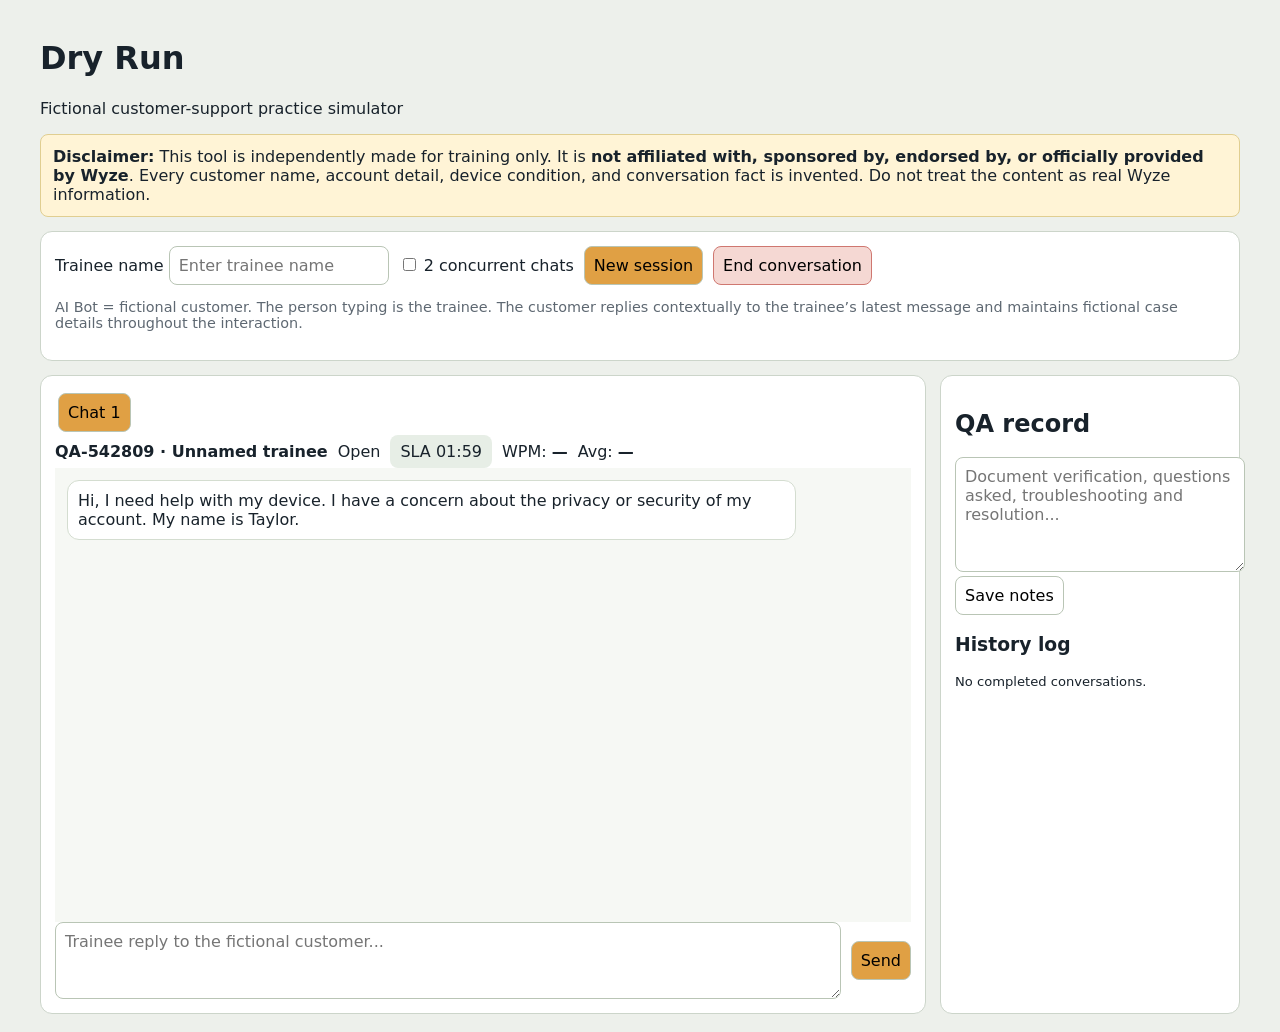
==== commit fb914f4a: "Improve contextual customer conversation logic" ====
--- a/index.html
+++ b/index.html
@@ -1 +1 @@
-<!doctype html><html lang="en"><head><meta charset="utf-8"><meta name="viewport" content="width=device-width,initial-scale=1"><title>Dry Run — Fictional Customer Chat Training</title><style>body{font-family:system-ui;margin:0;background:#edf0eb;color:#18222b}.app{max-width:1200px;margin:auto;padding:18px}.panel{background:#fff;border:1px solid #ccd5ca;border-radius:12px;padding:14px;margin-top:14px}.row{display:flex;gap:10px;flex-wrap:wrap;align-items:center}.grid{display:grid;grid-template-columns:1fr 300px;gap:14px}.log{height:430px;overflow:auto;display:flex;flex-direction:column;gap:9px;padding:12px;background:#f6f8f4}.msg{padding:10px;border-radius:12px;max-width:85%;white-space:pre-wrap}.customer{background:white;border:1px solid #d4ddd0}.trainee{align-self:flex-end;background:#18222b;color:white}.btn,input,textarea{font:inherit;padding:9px;border:1px solid #b9c5b5;border-radius:8px}.btn{cursor:pointer;background:white}.primary{background:#e0a044}.danger{background:#f5d8d3;border-color:#cf7770}.sla{padding:7px 10px;border-radius:8px;background:#e7eee6}.urgent{background:#e9a19a;color:#651b15;font-weight:bold}.tabs button{margin:3px}.history{max-height:230px;overflow:auto;white-space:pre-wrap;font-size:.82rem}.notice{background:#fff4d6;border:1px solid #e0ce91;padding:12px;border-radius:8px}.muted{color:#5e6872;font-size:.9rem}@media(max-width:800px){.grid{grid-template-columns:1fr}.log{height:50vh}}</style></head><body><main class="app"><h1>Dry Run</h1><p>Fictional customer-support practice simulator</p><div class="notice"><b>Disclaimer:</b> This tool is independently made for training only. It is <b>not affiliated with, sponsored by, endorsed by, or officially provided by Wyze</b>. Every customer name, account detail, device condition, and conversation fact is invented. Do not treat the content as real Wyze information.</div><div class="panel"><div class="row"><label>Trainee name <input id="owner" maxlength="80" placeholder="Enter trainee name"></label><label><input id="dual" type="checkbox"> 2 concurrent chats</label><button class="btn primary" id="new">New session</button><button class="btn danger" id="end">End conversation</button></div><p class="muted">AI Bot = fictional customer. The person typing is the trainee. The customer responds to the trainee’s questions and statements using only invented case details; it does not independently start investigations or ask unsolicited questions.</p></div><div class="grid"><section class="panel"><div class="tabs" id="tabs"></div><div class="row"><b id="case">No case</b><span id="state">Idle</span><span class="sla" id="sla">SLA 02:00</span><span>WPM: <b id="wpm">—</b></span><span>Avg: <b id="avg">—</b></span></div><div id="log" class="log"></div><form id="form" class="row"><textarea id="reply" rows="3" maxlength="2000" style="flex:1" placeholder="Trainee reply to the fictional customer..."></textarea><button class="btn primary">Send</button></form></section><aside class="panel"><h2>QA record</h2><textarea id="notes" rows="5" maxlength="5000" style="width:100%" placeholder="Document verification, questions asked, troubleshooting and resolution..."></textarea><button class="btn" id="save">Save notes</button><p id="saved"></p><h3>History log</h3><div id="history" class="history">No completed conversations.</div></aside></div></main><script>'use strict';const $=x=>document.getElementById(x);const cases=[['camera','My indoor security camera stopped connecting this morning. The status light is behaving strangely.'],['doorbell','My video doorbell is not sending the alerts I expected.'],['lock','My smart lock is unreliable and sometimes does not respond.'],['bulb','My smart bulb is connected, but its controls are not working correctly.'],['plug','My smart plug is not following the schedule I configured.'],['thermostat','My thermostat is showing a temperature that seems wrong.'],['scale','My smart scale is recording data but something is wrong with syncing.'],['watch','My wearable is no longer behaving the way it did before.'],['headphones','My headphones keep having an audio or connection problem.'],['subscription','I have a question about a fictional subscription and what it includes.'],['recording','I cannot find a recording I expected to be available.'],['account','I am having trouble accessing my account.'],['order','I have an issue with a fictional order.'],['billing','I have a question about a charge on my account.'],['privacy','I have a concern about the privacy or security of my account.']];const names=['Alex','Jamie','Taylor','Morgan','Casey','Jordan','Riley','Sam'];let chats=[],active=0;function pick(a){return a[Math.floor(Math.random()*a.length)]}function make(){let k=pick(cases),name=pick(names);return{id:'QA-'+Math.floor(100000+Math.random()*900000),case:k,customer:name,messages:[{r:'customer',t:'Hi, I need help with my device. '+k[1]+' My name is '+name+'.'}],replies:[],notes:'',ended:false,start:Date.now(),lastTyped:0,typingStarted:0,lastWpm:0,owner:$('owner').value.trim()||'Unnamed trainee'}}function c(){return chats[active]}function read(k,d){try{return JSON.parse(localStorage.getItem(k))||d}catch(e){return d}}function write(k,v){try{localStorage.setItem(k,JSON.stringify(v));return true}catch(e){return false}}function render(){let x=c();$('tabs').innerHTML=chats.map((z,i)=>'<button class="btn '+(i===active?'primary':'')+'" data-i="'+i+'">Chat '+(i+1)+(z.ended?' ✓':'')+'</button>').join('');document.querySelectorAll('[data-i]').forEach(b=>b.onclick=()=>{active=+b.dataset.i;render()});$('case').textContent=x?x.id+' · '+x.owner:'No case';$('state').textContent=x?(x.ended?'Ended':'Open'):'Idle';$('log').innerHTML=x?x.messages.map(m=>'<div class="msg '+m.r+'"></div>').join(''):'';if(x)x.messages.forEach((m,i)=>$('log').children[i].textContent=m.t);$('reply').disabled=!x||x.ended;$('end').disabled=!x||x.ended;$('wpm').textContent=x&&x.lastWpm?x.lastWpm:'—';$('avg').textContent=x&&x.replies.length?Math.round(x.replies.reduce((a,b)=>a+b,0)/x.replies.length):'—';if(x){let remaining=Math.max(0,120-Math.floor((Date.now()-x.start)/1000));$('sla').textContent='SLA '+String(Math.floor(remaining/60)).padStart(2,'0')+':'+String(remaining%60).padStart(2,'0');$('sla').className='sla'+(remaining<=0?' urgent':'')}else $('sla').textContent='SLA 02:00';$('notes').value=x?x.notes:'';let h=read('qa-history',[]);$('history').textContent=h.length?h.map(z=>z.time+' | '+z.id+' | trainee '+z.owner+' | replies '+z.replies+' | avg WPM '+z.wpm+' | '+z.outcome).join('\n'):'No completed conversations.';$('log').scrollTop=$('log').scrollHeight}function start(){chats=[make()];if($('dual').checked)chats.push(make());active=0;$('saved').textContent='';render()}function end(){let x=c();if(!x||x.ended)return;x.ended=true;let h=read('qa-history',[]);h.unshift({time:new Date().toLocaleString(),id:x.id,owner:x.owner,replies:x.replies.length,wpm:x.replies.length?Math.round(x.replies.reduce((a,b)=>a+b,0)/x.replies.length):0,outcome:'Ended by trainee'});write('qa-history',h.slice(0,50));render()}function customerReply(x,text){let q=text.toLowerCase();if(/model|version|revision|device name/.test(q))return 'The label on my fictional device says '+(x.case[0]==='camera'?'Wyze Cam v3, hardware revision 2':x.case[0]==='doorbell'?'Video Doorbell v2':x.case[0]==='headphones'?'Wyze Headphones':'the '+x.case[0]+' model')+'.';if(/when|started|begin|long|since/.test(q))return 'This started around 9:30 AM today in the fictional case, after I had used the device normally.';if(/light|led|color|blink/.test(q))return 'The status light is blinking amber for a few seconds, then goes dark.';if(/error|message|wording|code/.test(q))return 'The fictional app displays: “Unable to complete the request. Please try again.”';if(/try|tried|attempt|restart|reset|reboot|reinstall/.test(q))return 'I already tried restarting the device, closing and reopening the app, and reconnecting it once. None of those steps fixed it.';if(/network|wifi|wi-fi|router|internet|connection/.test(q))return 'My fictional home network is 2.4 GHz Wi-Fi, and other devices in the house are connected normally.';if(/expect|result|should|work after|next step/.test(q))return 'I expected the device to reconnect and show as online in the app, but it still shows the same problem.';if(/hello|hi|thank|welcome|help/.test(q))return 'Thanks. I’m ready to provide the fictional details you need.';return 'Understood. That is what I am seeing in this fictional case. I can provide more details when you ask about the device or the steps I have taken.'} $('new').onclick=start;$('end').onclick=end;$('save').onclick=()=>{let x=c();if(!x){$('saved').textContent='Start a session first.';return}x.notes=$('notes').value;$('saved').textContent=write('qa-notes-'+x.id,x.notes)?'Saved locally.':'Save failed.'};$('reply').addEventListener('input',()=>{let x=c();if(x&&!x.typingStarted)x.typingStarted=Date.now()});$('reply').addEventListener('keydown',e=>{if(e.key==='Enter'&&!e.shiftKey){e.preventDefault();$('form').requestSubmit()}});$('form').onsubmit=e=>{e.preventDefault();let x=c(),text=$('reply').value.trim();if(!x||x.ended||!text)return;let elapsed=Math.max(1,(Date.now()-(x.typingStarted||Date.now()))/1000),words=text.split(/\s+/).filter(Boolean).length,w=Math.max(1,Math.round(words*60/elapsed));x.lastWpm=w;x.replies.push(w);x.messages.push({r:'trainee',t:text});$('reply').value='';x.typingStarted=0;render();setTimeout(()=>{if(!x.ended){x.messages.push({r:'customer',t:customerReply(x,text)});render()}},350)};start();setInterval(()=>{if(c()&&!c().ended)render()},1000);</script></body></html>+<!doctype html><html lang="en"><head><meta charset="utf-8"><meta name="viewport" content="width=device-width,initial-scale=1"><title>Dry Run — Fictional Customer Chat Training</title><style>body{font-family:system-ui;margin:0;background:#edf0eb;color:#18222b}.app{max-width:1200px;margin:auto;padding:18px}.panel{background:#fff;border:1px solid #ccd5ca;border-radius:12px;padding:14px;margin-top:14px}.row{display:flex;gap:10px;flex-wrap:wrap;align-items:center}.grid{display:grid;grid-template-columns:1fr 300px;gap:14px}.log{height:430px;overflow:auto;display:flex;flex-direction:column;gap:9px;padding:12px;background:#f6f8f4}.msg{padding:10px;border-radius:12px;max-width:85%;white-space:pre-wrap}.customer{background:white;border:1px solid #d4ddd0}.trainee{align-self:flex-end;background:#18222b;color:white}.btn,input,textarea{font:inherit;padding:9px;border:1px solid #b9c5b5;border-radius:8px}.btn{cursor:pointer;background:white}.primary{background:#e0a044}.danger{background:#f5d8d3;border-color:#cf7770}.sla{padding:7px 10px;border-radius:8px;background:#e7eee6}.urgent{background:#e9a19a;color:#651b15;font-weight:bold}.tabs button{margin:3px}.history{max-height:230px;overflow:auto;white-space:pre-wrap;font-size:.82rem}.notice{background:#fff4d6;border:1px solid #e0ce91;padding:12px;border-radius:8px}.muted{color:#5e6872;font-size:.9rem}@media(max-width:800px){.grid{grid-template-columns:1fr}.log{height:50vh}}</style></head><body><main class="app"><h1>Dry Run</h1><p>Fictional customer-support practice simulator</p><div class="notice"><b>Disclaimer:</b> This tool is independently made for training only. It is <b>not affiliated with, sponsored by, endorsed by, or officially provided by Wyze</b>. Every customer name, account detail, device condition, and conversation fact is invented. Do not treat the content as real Wyze information.</div><div class="panel"><div class="row"><label>Trainee name <input id="owner" maxlength="80" placeholder="Enter trainee name"></label><label><input id="dual" type="checkbox"> 2 concurrent chats</label><button class="btn primary" id="new">New session</button><button class="btn danger" id="end">End conversation</button></div><p class="muted">AI Bot = fictional customer. The person typing is the trainee. The customer replies contextually to the trainee’s latest message and maintains fictional case details throughout the interaction.</p></div><div class="grid"><section class="panel"><div class="tabs" id="tabs"></div><div class="row"><b id="case">No case</b><span id="state">Idle</span><span class="sla" id="sla">SLA 02:00</span><span>WPM: <b id="wpm">—</b></span><span>Avg: <b id="avg">—</b></span></div><div id="log" class="log"></div><form id="form" class="row"><textarea id="reply" rows="3" maxlength="2000" style="flex:1" placeholder="Trainee reply to the fictional customer..."></textarea><button class="btn primary">Send</button></form></section><aside class="panel"><h2>QA record</h2><textarea id="notes" rows="5" maxlength="5000" style="width:100%" placeholder="Document verification, questions asked, troubleshooting and resolution..."></textarea><button class="btn" id="save">Save notes</button><p id="saved"></p><h3>History log</h3><div id="history" class="history">No completed conversations.</div></aside></div></main><script>'use strict';const $=x=>document.getElementById(x);const cases=[['camera','My indoor security camera stopped connecting this morning. The status light is behaving strangely.'],['doorbell','My video doorbell is not sending the alerts I expected.'],['lock','My smart lock is unreliable and sometimes does not respond.'],['bulb','My smart bulb is connected, but its controls are not working correctly.'],['plug','My smart plug is not following the schedule I configured.'],['thermostat','My thermostat is showing a temperature that seems wrong.'],['scale','My smart scale is recording data but something is wrong with syncing.'],['watch','My wearable is no longer behaving the way it did before.'],['headphones','My headphones keep having an audio or connection problem.'],['subscription','I have a question about a fictional subscription and what it includes.'],['recording','I cannot find a recording I expected to be available.'],['account','I am having trouble accessing my account.'],['order','I have an issue with a fictional order.'],['billing','I have a question about a charge on my account.'],['privacy','I have a concern about the privacy or security of my account.']];const names=['Alex','Jamie','Taylor','Morgan','Casey','Jordan','Riley','Sam'];let chats=[],active=0;function pick(a){return a[Math.floor(Math.random()*a.length)]}function make(){let k=pick(cases),name=pick(names);return{id:'QA-'+Math.floor(100000+Math.random()*900000),case:k,customer:name,messages:[{r:'customer',t:'Hi, I need help with my device. '+k[1]+' My name is '+name+'.'}],replies:[],notes:'',ended:false,start:Date.now(),lastTyped:0,typingStarted:0,lastWpm:0,owner:$('owner').value.trim()||'Unnamed trainee',turn:0,details:{}}}function c(){return chats[active]}function read(k,d){try{return JSON.parse(localStorage.getItem(k))||d}catch(e){return d}}function write(k,v){try{localStorage.setItem(k,JSON.stringify(v));return true}catch(e){return false}}function render(){let x=c();$('tabs').innerHTML=chats.map((z,i)=>'<button class="btn '+(i===active?'primary':'')+'" data-i="'+i+'">Chat '+(i+1)+(z.ended?' ✓':'')+'</button>').join('');document.querySelectorAll('[data-i]').forEach(b=>b.onclick=()=>{active=+b.dataset.i;render()});$('case').textContent=x?x.id+' · '+x.owner:'No case';$('state').textContent=x?(x.ended?'Ended':'Open'):'Idle';$('log').innerHTML=x?x.messages.map(m=>'<div class="msg '+m.r+'"></div>').join(''):'';if(x)x.messages.forEach((m,i)=>$('log').children[i].textContent=m.t);$('reply').disabled=!x||x.ended;$('end').disabled=!x||x.ended;$('wpm').textContent=x&&x.lastWpm?x.lastWpm:'—';$('avg').textContent=x&&x.replies.length?Math.round(x.replies.reduce((a,b)=>a+b,0)/x.replies.length):'—';if(x){let remaining=Math.max(0,120-Math.floor((Date.now()-x.start)/1000));$('sla').textContent='SLA '+String(Math.floor(remaining/60)).padStart(2,'0')+':'+String(remaining%60).padStart(2,'0');$('sla').className='sla'+(remaining<=0?' urgent':'')}else $('sla').textContent='SLA 02:00';$('notes').value=x?x.notes:'';let h=read('qa-history',[]);$('history').textContent=h.length?h.map(z=>z.time+' | '+z.id+' | trainee '+z.owner+' | replies '+z.replies+' | avg WPM '+z.wpm+' | '+z.outcome).join('\n'):'No completed conversations.';$('log').scrollTop=$('log').scrollHeight}function start(){chats=[make()];if($('dual').checked)chats.push(make());active=0;$('saved').textContent='';render()}function end(){let x=c();if(!x||x.ended)return;x.ended=true;let h=read('qa-history',[]);h.unshift({time:new Date().toLocaleString(),id:x.id,owner:x.owner,replies:x.replies.length,wpm:x.replies.length?Math.round(x.replies.reduce((a,b)=>a+b,0)/x.replies.length):0,outcome:'Ended by trainee'});write('qa-history',h.slice(0,50));render()}function customerReply(x,text){let q=text.toLowerCase().replace(/[^a-z0-9\s?-]/g,' '),k=x.case[0],recent=x.messages.slice(-4).map(m=>m.t).join(' ').toLowerCase();x.turn++;if(/^(hi|hello|hey|good morning|good afternoon)\b/.test(q)&&x.turn<=2)return 'Hi, thanks for responding. I am still having the same problem with my '+k+'.';if(/thank|thanks|appreciate/.test(q)&&!(/try|restart|reset|check|connect|open|tap|select/.test(q)))return 'You’re welcome. I’m following along. What would you like me to check next?';if(/model|version|revision|device name|which (camera|device)/.test(q)){let model=k==='camera'?'Wyze Cam v3, hardware revision 2':k==='doorbell'?'Video Doorbell v2':k==='headphones'?'Wyze Headphones':k==='lock'?'Wyze Lock Bolt':'the '+k+' model';x.details.model=model;return 'The label on the device says '+model+'. I can provide the other details if you need them.'}if(/when|started|begin|long|since|today|yesterday/.test(q)){x.details.started='around 9:30 AM today';return 'It started around 9:30 AM today in my home. It was working normally before that.'}if(/light|led|blink|color|solid|flashing/.test(q)){x.details.light='blinking amber, then dark';return 'The status light blinks amber for a few seconds and then goes dark. It does not stay solid.'}if(/error|message|wording|code|screen|display/.test(q)){x.details.error='Unable to complete the request. Please try again.';return 'The app shows this exact message: “Unable to complete the request. Please try again.”' }if(/tried|attempt|already|restart|reset|reboot|reinstall|unplug|reconnect/.test(q)){x.details.attempts='restart, app relaunch, and one reconnection';return 'I already restarted the device, closed and reopened the app, and tried reconnecting it once. The problem stayed the same.'}if(/network|wifi|wi-fi|router|internet|band|2.4|5 ?ghz|signal/.test(q)){x.details.network='2.4 GHz Wi-Fi; other devices work';return 'My home network is 2.4 GHz Wi-Fi. Other devices are connected normally, and the router is fairly close to the device.'}if(/expect|expected|should|result|supposed|after that|did it work|working now/.test(q)){return 'I expected it to work normally again and show as connected in the app, but I am still seeing the same issue.'}if(/can you|please|could you|would you|let's|lets|next step|try this|do this|tap|click|select|open|check|look for/.test(q)){return 'Okay, I can try that. Please tell me exactly what you want me to do first, and I’ll report what happens.'}if(/resolved|fixed|working|solved|all set/.test(q)){return 'Not yet. I still need to confirm whether the device is working normally before I can say the issue is resolved.'}if(q.trim().length<3)return 'I’m here. Please let me know what information you need from me about the device.';let excerpt=text.trim().replace(/\s+/g,' ');if(excerpt.length>100)excerpt=excerpt.slice(0,97)+'...';return 'I understand your message about “'+excerpt+'” . From my side, the original problem is still happening. What specific detail would you like me to verify next?'}$('new').onclick=start;$('end').onclick=end;$('save').onclick=()=>{let x=c();if(!x){$('saved').textContent='Start a session first.';return}x.notes=$('notes').value;$('saved').textContent=write('qa-notes-'+x.id,x.notes)?'Saved locally.':'Save failed.'};$('reply').addEventListener('input',()=>{let x=c();if(x&&!x.typingStarted)x.typingStarted=Date.now()});$('reply').addEventListener('keydown',e=>{if(e.key==='Enter'&&!e.shiftKey){e.preventDefault();$('form').requestSubmit()}});$('form').onsubmit=e=>{e.preventDefault();let x=c(),text=$('reply').value.trim();if(!x||x.ended||!text)return;let elapsed=Math.max(1,(Date.now()-(x.typingStarted||Date.now()))/1000),words=text.split(/\s+/).filter(Boolean).length,w=Math.max(1,Math.round(words*60/elapsed));x.lastWpm=w;x.replies.push(w);x.messages.push({r:'trainee',t:text});$('reply').value='';x.typingStarted=0;render();setTimeout(()=>{if(!x.ended){x.messages.push({r:'customer',t:customerReply(x,text)});render()}},500)};start();setInterval(()=>{if(c()&&!c().ended)render()},1000);</script></body></html>
